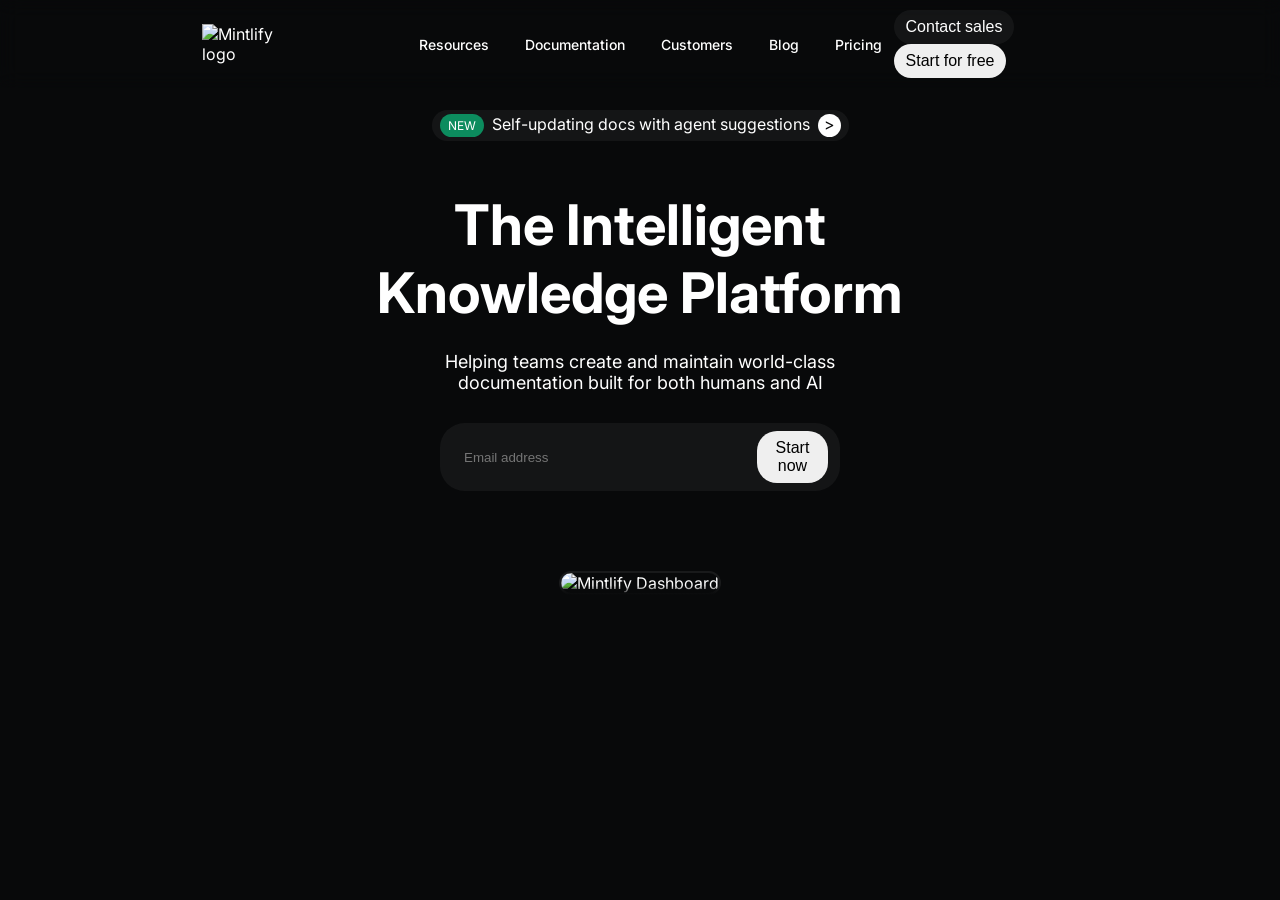
==== Assignment_4/index.html @ 60a391ee "UI: Complete Hero Section" ====
<!doctype html>
<html lang="en">
  <head>
    <meta charset="UTF-8" />
    <meta name="viewport" content="width=device-width, initial-scale=1.0" />
    <title>Mintlify Clone</title>

    <link rel="preconnect" href="https://fonts.googleapis.com" />
    <link rel="preconnect" href="https://fonts.gstatic.com" crossorigin />
    <link
      href="https://fonts.googleapis.com/css2?family=Inter:ital,opsz,wght@0,14..32,100..900;1,14..32,100..900&display=swap"
      rel="stylesheet"
    />

    <link rel="stylesheet" href="styles.css" />
  </head>

  <body>
    <header>
      <div class="container">
        <div class="logo">
          <img src="/assets/header/logo.svg" alt="Mintlify logo" />
        </div>

        <nav class="nav-links">
          <ul>
            <li>Resources</li>
            <li>Documentation</li>
            <li>Customers</li>
            <li>Blog</li>
            <li>Pricing</li>
          </ul>
        </nav>

        <div class="cta-section">
          <button class="cta-1">Contact sales</button>
          <button class="cta-2">Start for free</button>
        </div>
      </div>
    </header>

    <main>

      <section class="hero">

        <div class="container">

          <div class="new-feat">

            <div class="new">NEW</div>

            <p>Self-updating docs with agent suggestions</p>

            <div class="circle-arrow">
              >
            </div>

          </div>

          <h1>The Intelligent <br> Knowledge Platform</h1>

          <p class="description">Helping teams create and maintain world-class <br> documentation built for both humans and AI</p>

          <div class="ask-email">
            <input type="email" placeholder="Email address" size="34">
            <button>Start now</button>
          </div>

          <div class="mint-dashboard">
            <img src="/assets/section-1/hero-image-dark.svg" alt="Mintlify Dashboard">
          </div>

        </div>

      </section>
    </main>

    <footer></footer>
  </body>
</html>
---- Assignment_4/styles.css ----
:root {
  /* colors copied from original website */

  --color-background-main: lab(2.42579% -0.165291 -0.470081);
  --color-background-invert: lab(100% 0 0);
  --color-text-main: lab(100% 0 0);
  --color-text-invert: lab(2.42579% -0.165291 -0.470081);
  --color-text-soft: lab(100% 0 0 / 0.7);
  --color-text-sub: lab(100% 0 0 / 0.6);
  --color-border-sub: lab(100% 0 0 / 0.07);
  --color-background-soft: lab(100% 0 0 / 0.05);
  --color-border-surface: lab(100% 0 0 / 0.05);
  --color-muted: lab(100% 0 0 / 0.5);
  --color-border-soft: lab#ffffff26(100% 0 0 / 0.15);
  --color-brand: lab(79.9844% -59.6292 22.5096);
  --color-brand-light: lab(51.3415% -41.5657 15.3527);
  --color-border-solid: lab(100% 0 0);
  --color-muted-invert: lab(2.42579% -0.165291 -0.470081 / 0.5);
}

* {
  margin: 0;
  padding: 0;
  box-sizing: border-box;
}

body {
  font-family: Inter, sans-serif;
  background-color: var(--color-background-main);
  color: var(--color-text-main);
  height: 100vh;
  display: flex;
  flex-direction: column;
}

header {
  width: 100vw;
  position: fixed;
  top: 0px;
  z-index: 2;
  background-color: lab(100% 0 0 / 0.001);
  backdrop-filter: blur(10px);
}

.container {
  width: 70%;
  margin: 0 auto;
  padding: 10px;
  display: flex;
  justify-content: space-between;
  align-items: center;
}

header .logo img {
  width: 100px;
  height: 60px;
}

header .logo {
  margin-right: 120px;
}

header nav ul {
  list-style-type: none;
  display: flex;
  gap: 12px;
  font-size: 14px;
  font-weight: 500;
}

header nav ul li {
  padding: 8px 12px;
  border-radius: 20px;
  cursor: pointer;
}

header nav ul li:hover {
  background-color: var(--color-background-soft);
}

button {
  font-size: 16px;
  font-weight: 500;
  padding: 8px 12px;
  border-radius: 20px;
  border: none;
  cursor: pointer;
}

header .cta-1 {
  background-color: var(--color-background-soft);
  color: var(--color-text-main);
}

header .cta-2:hover {
  background-color: var(--color-muted);
}

main {
  display: flex;
  flex-direction: column;
  justify-content: center;
}

.hero {
  height: 100%;
  background-image: url(/assets/section-1/bg-dark.svg);
  background-repeat: no-repeat;
  background-size: cover;
}

.hero .container {
  flex-direction: column;
  justify-content: center;
  margin-top: 100px;
}

.hero .container .new-feat {
  display: flex;
  background-color: var(--color-background-soft);
  padding: 4px 8px;
  border-radius: 20px;
  gap: 8px;
  cursor: pointer;
}

.hero .container .new-feat .new {
  background-color: var(--color-brand-light);
  padding: 4px 8px;
  border-radius: 20px;
  font-size: 12px;
}

.hero .container .new-feat .circle-arrow {
  color: var(--color-text-invert);
  background-color: var(--color-background-invert);
  border-radius: 50%;
  padding: 0 6px;
}

.hero .container h1 {
  margin-top: 50px;
  text-align: center;
  font-size: 56px;
}

.hero .container .description {
  margin-top: 24px;
  text-align: center;
  font-size: 18px;
  color: var(--color-text-main);
}

.hero .container .ask-email {
  margin-top: 30px;
  background-color: var(--color-background-soft);
  font-size: 16px;
  font-weight: 500;
  padding: 8px 12px;
  border-radius: 25px;
  width: 400px;
  display: flex;
  justify-content: space-between;
}

.ask-email input {
  color: var(--color-text-soft);
  background: none;
  padding: 8px 12px;
  border: none;
  border-radius: 25px;
  outline: none;
}

.mint-dashboard {
  margin-top: 80px;
  position: relative;
}

.mint-dashboard img {
  border-radius: 25px;
  border: 2px solid var(--color-border-sub);
}

.mint-dashboard::before {
  content: "";
  position: absolute;
  inset: 0;

  
  background: linear-gradient(
    to bottom,
    rgba(0, 0, 0, 0) 60%,
    var(--color-background-main) 100%
  );

  pointer-events: none;
}
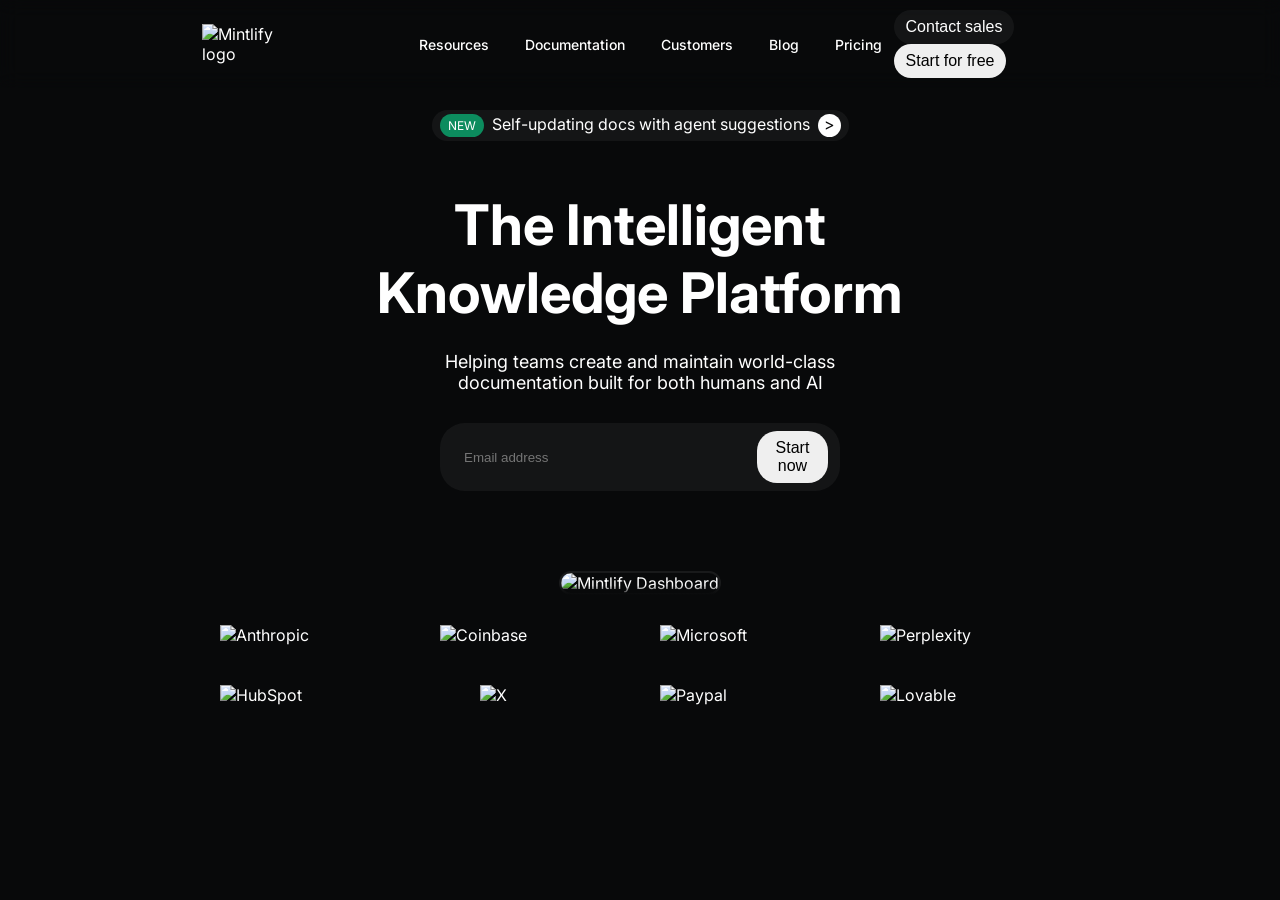
==== commit cdda59bd: "UI: Complete companies section" ====
--- a/Assignment_4/index.html
+++ b/Assignment_4/index.html
@@ -73,6 +73,19 @@
         </div>
 
       </section>
+
+      <section class="companies">
+        <div class="flex-container">
+          <div class="company"><img src="/assets/companies/anthropic-text.svg" alt="Anthropic"></div>
+          <div class="company"><img src="/assets/companies/coinbase.svg" alt="Coinbase" ></div>
+          <div class="company"><img src="/assets/companies/microsoft.svg" alt="Microsoft" ></div>
+          <div class="company"><img src="/assets/companies/perplexity.svg" alt="Perplexity" ></div>
+          <div class="company"><img src="/assets/companies/hubspot-logo.svg" alt="HubSpot" ></div>
+          <div class="company xlogo"><img src="/assets/companies/x.png" alt="X" ></div>
+          <div class="company"><img src="/assets/companies/paypal.svg" alt="Paypal" ></div>
+          <div class="company"><img src="/assets/companies/lovable.svg" alt="Lovable" ></div>
+        </div>
+      </section>
     </main>
 
     <footer></footer>
--- a/Assignment_4/styles.css
+++ b/Assignment_4/styles.css
@@ -197,7 +197,46 @@
   pointer-events: none;
 }
 
-
-
-
-
+.companies {
+  background-color: var(--color-background-main);
+}
+
+.flex-container {
+   width: 70%;
+  margin: 0 auto;
+  padding: 10px;
+  display: flex;
+  justify-content:  center;
+  align-items: center;
+  gap: 20px;
+  flex-wrap: wrap;
+}
+
+.flex-container .company {
+  width: 200px;
+  padding: 10px;
+}
+
+.flex-container .company img {
+  width: 120px;
+  height: 120px;
+}
+
+
+
+.flex-container .xlogo img {
+  height: 50px;
+  width: 50px;
+  position: relative;
+  left: 40px;
+}
+
+
+
+
+
+
+
+
+
+
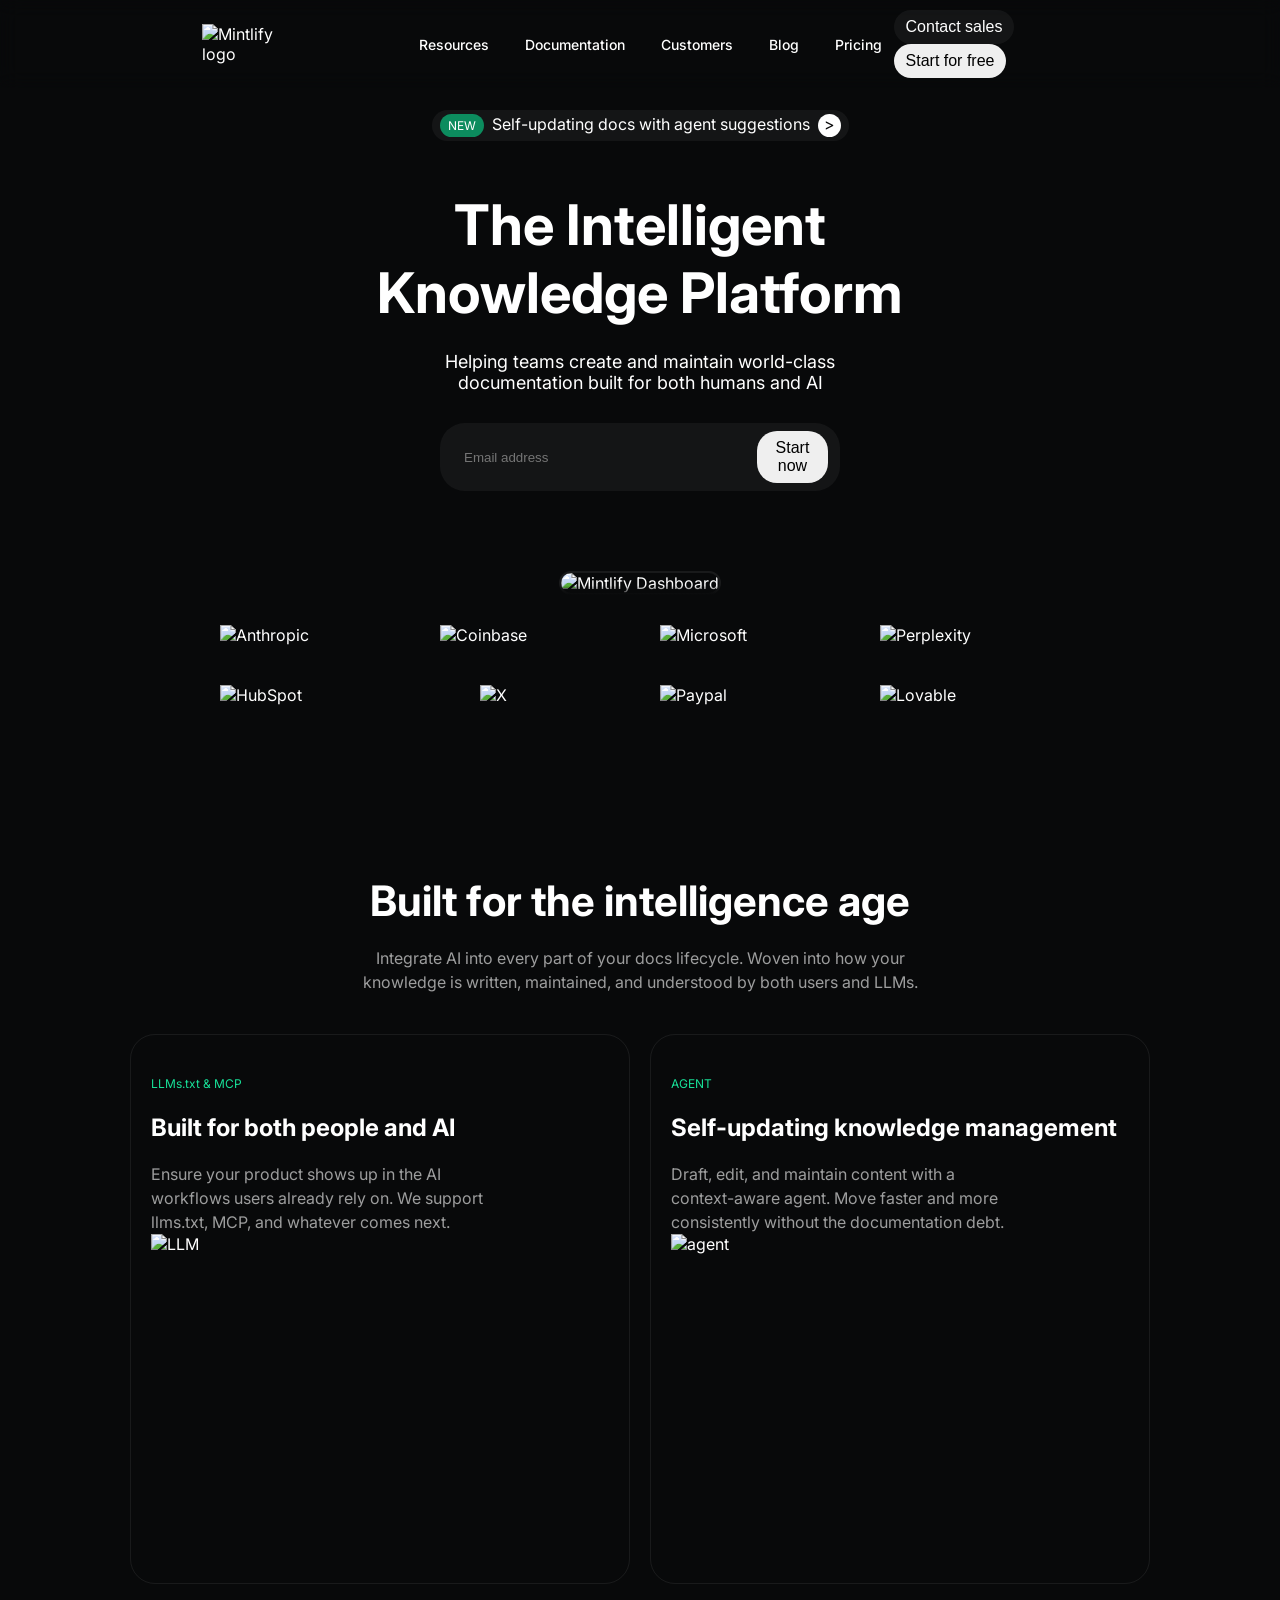
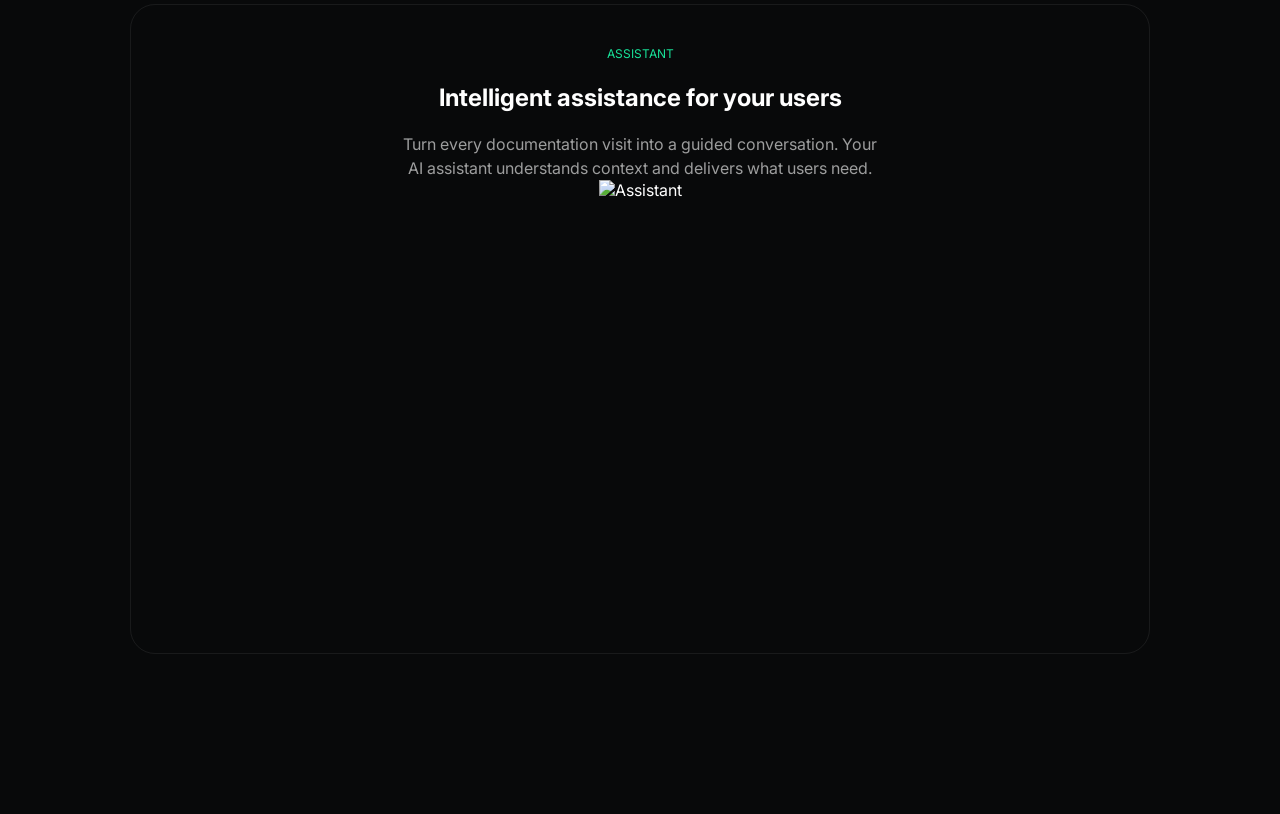
==== commit 961f5a05: "UI: Complete Features section" ====
--- a/Assignment_4/index.html
+++ b/Assignment_4/index.html
@@ -86,6 +86,39 @@
           <div class="company"><img src="/assets/companies/lovable.svg" alt="Lovable" ></div>
         </div>
       </section>
+
+      <section class="features">
+                <div class="container">
+                  <h2>Built for the intelligence age</h2>
+                <p>Integrate AI into every part of your docs lifecycle. Woven into how your <br> knowledge is written, maintained, and understood by both users and LLMs.</p>
+                <div class="two-features">
+
+                  <div class="card">
+                     <p class="card-title">LLMs.txt & MCP</p>
+                     <h3 class="card-heading">Built for both people and AI</h3>
+                     <p class="card-description">Ensure your product shows up in the AI<br> workflows users already rely on. We support <br> llms.txt, MCP, and whatever comes next.</p>
+                     <img src="/assets/features/llm.png" alt="LLM">
+                  </div>
+
+                  <div class="card">
+                     <p class="card-title">AGENT</p>
+                     <h3 class="card-heading">Self-updating knowledge management</h3>
+                     <p class="card-description">Draft, edit, and maintain content with a <br> context-aware agent. Move faster and more <br>consistently without the documentation debt.</p>
+                     <img src="/assets/features/agent.png" alt="agent">
+                  </div>
+
+                </div>
+
+                <div class="assistant">
+                     <p class="card-title">ASSISTANT</p>
+                     <h3 class="card-heading">Intelligent assistance for your users</h3>
+                     <p class="card-description">Turn every documentation visit into a guided conversation. Your <br> AI assistant understands context and delivers what users need.</p>
+                     <img src="/assets/features/assistant.png" alt="Assistant">
+                </div>
+
+                </div>
+      </section>
+
     </main>
 
     <footer></footer>
--- a/Assignment_4/styles.css
+++ b/Assignment_4/styles.css
@@ -231,12 +231,78 @@
   left: 40px;
 }
 
-
-
-
-
-
-
-
-
-
+.features {
+  margin-top: 140px;
+  text-align: center;
+}
+
+.features h2 {
+  font-size: 42px;
+}
+
+.features p {
+  margin-top: 20px;
+  line-height: 1.5;
+  color: var(--color-text-sub);
+}
+
+.features .container {
+  flex-direction: column;
+}
+
+.container .two-features {
+  margin-top: 40px;
+  display: flex;
+  justify-content: space-between;
+  gap: 20px;
+
+}
+
+.two-features .card {
+  padding: 20px;
+  width: 500px;
+  height: 550px;
+  border: 1px solid var(--color-border-sub);
+  border-radius: 25px;
+  text-align: left;
+}
+
+.assistant {
+  margin-top: 20px;
+  padding: 20px;
+  text-align: center;
+  width: 1020px;
+  height: 650px;
+  border: 1px solid var(--color-border-sub);
+  border-radius: 25px;
+  margin-bottom: 150px;
+}
+
+.card .card-title , .assistant .card-title {
+  color: var(--color-brand);
+  font-size: 12px;
+}
+
+.card .card-heading, .assistant .card-heading {
+  margin-top: 20px;
+  font-size: 24px;
+}
+
+.card img , .assistant img {
+  max-width: 100%;
+  max-height: 100%;
+  width: auto;
+  height: auto;
+}
+
+
+
+
+
+
+
+
+
+
+
+
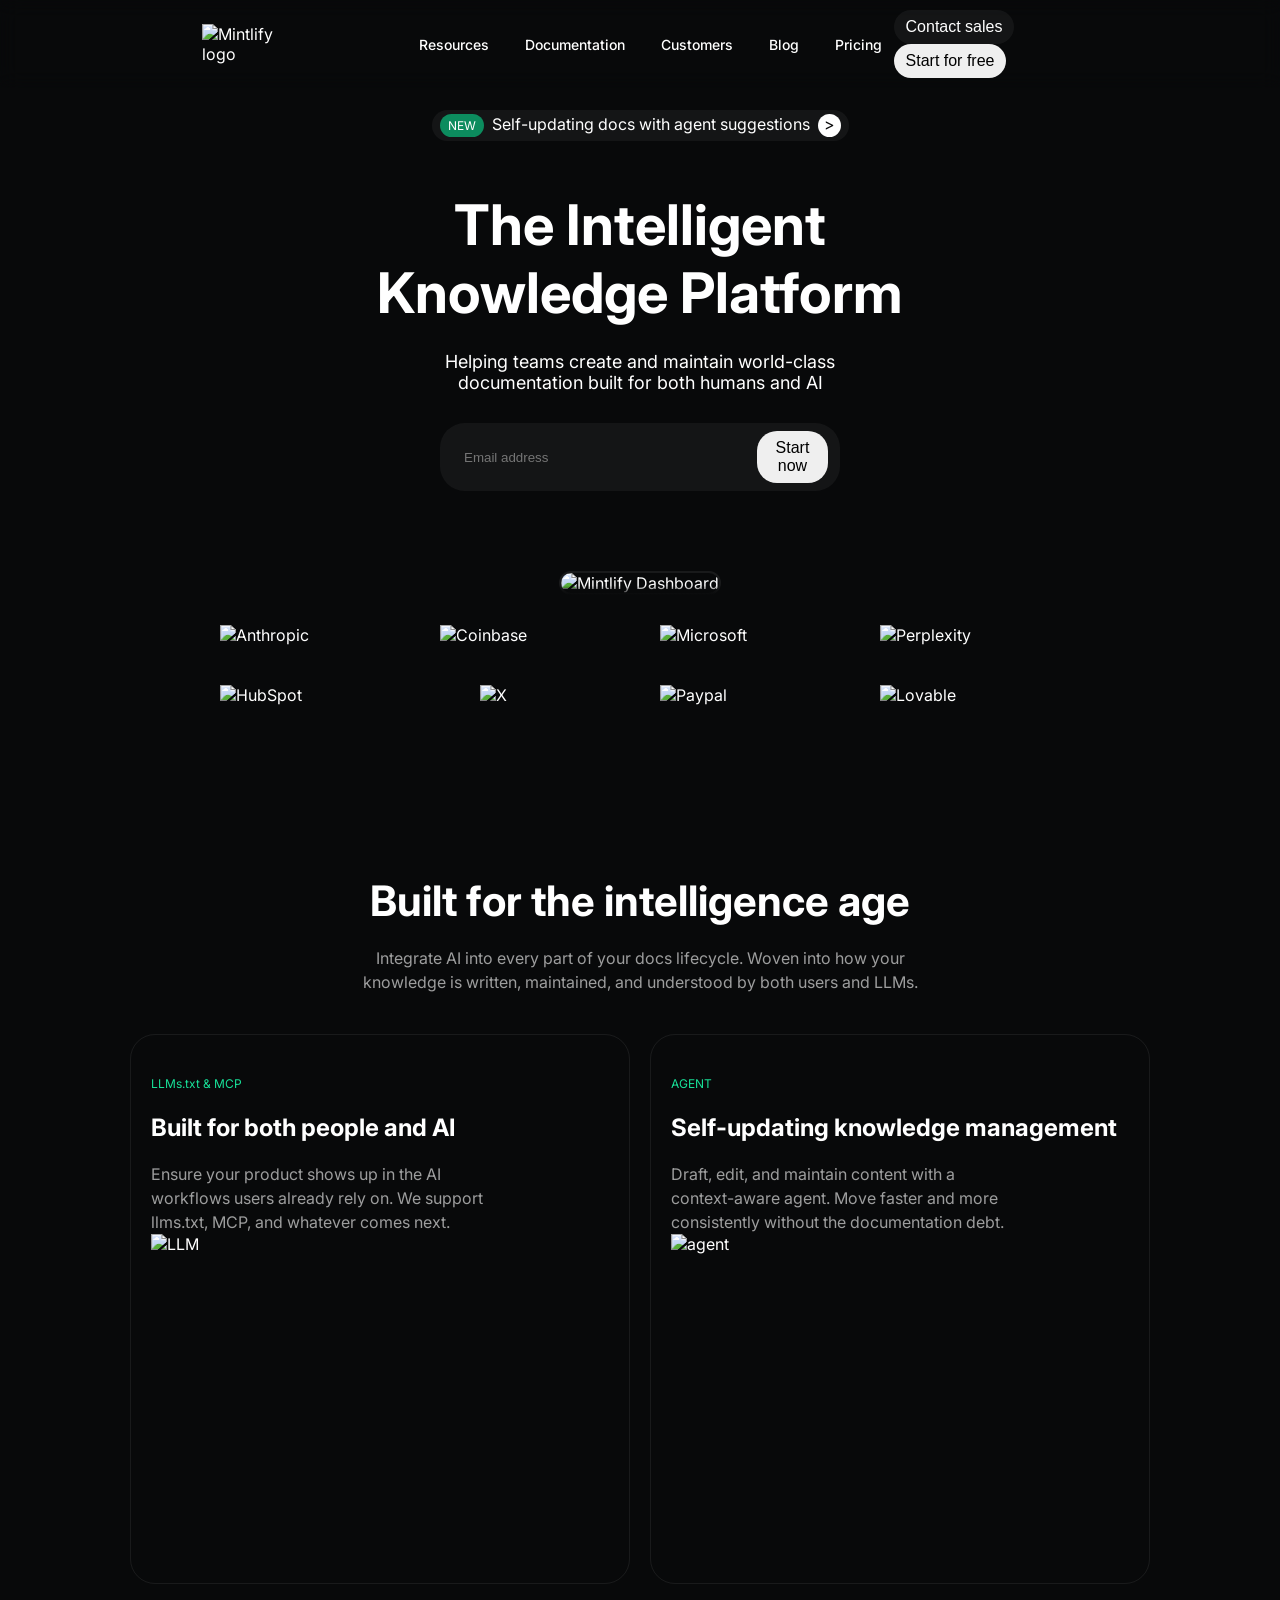
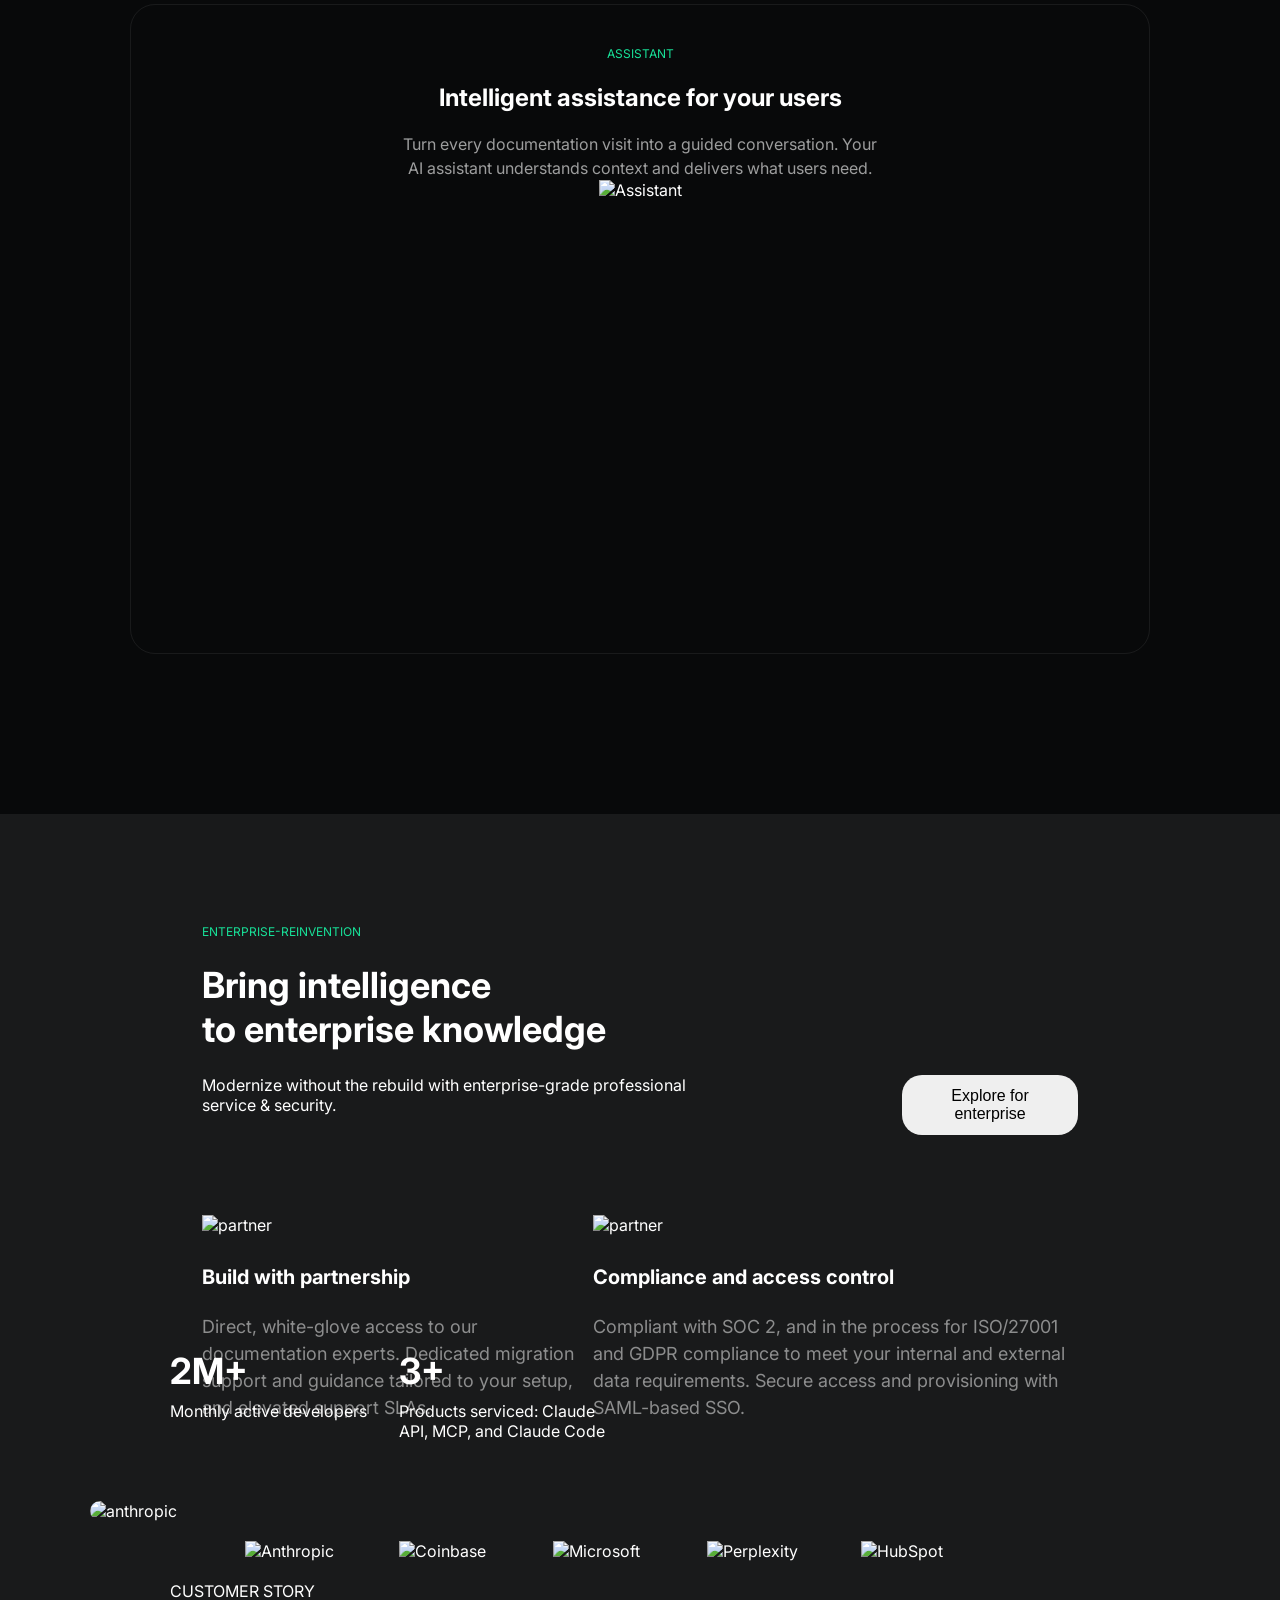
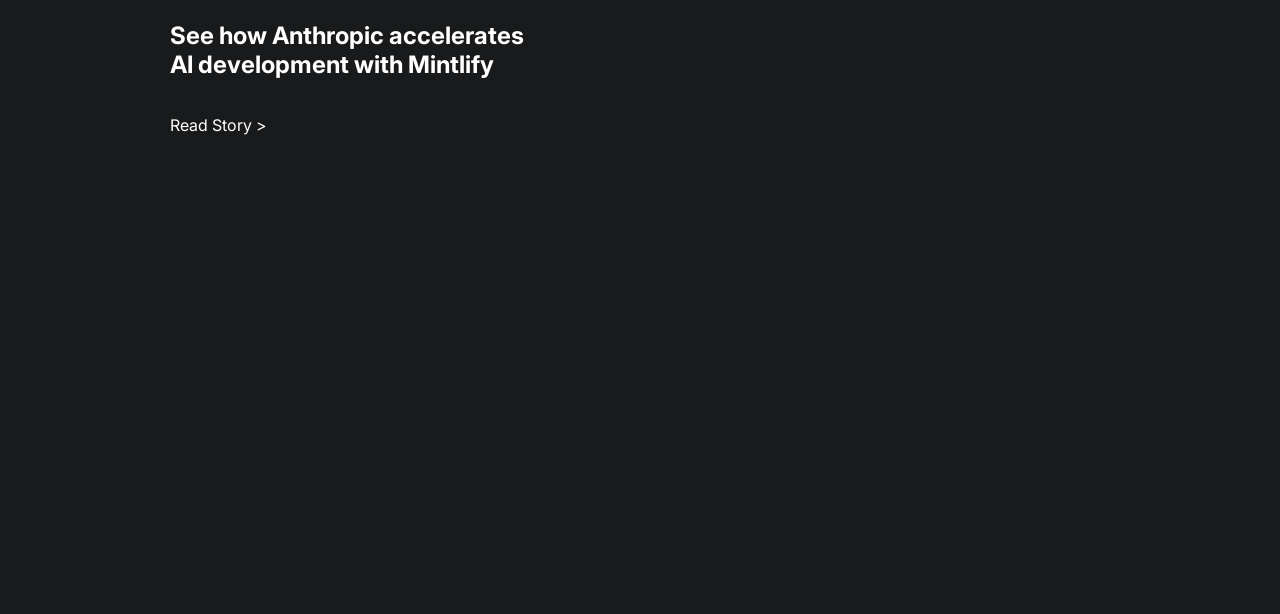
==== commit aaadbacb: "UI: Complete customer-story-logos section" ====
--- a/Assignment_4/index.html
+++ b/Assignment_4/index.html
@@ -13,6 +13,7 @@
     />
 
     <link rel="stylesheet" href="styles.css" />
+    <link rel="shortcut icon" href="/assets/favicon.ico" type="image/x-icon">
   </head>
 
   <body>
@@ -119,6 +120,86 @@
                 </div>
       </section>
 
+      <section class="enterprise">
+
+        <div class="container">
+
+          <div class="enterprise-features">
+
+            <p class="card-title">ENTERPRISE-REINVENTION</p>
+            <h2 class="card-heading">Bring intelligence<br> to enterprise knowledge</h2>
+
+             <div class="two-flex">
+              <p class="muted-text">Modernize without the rebuild with enterprise-grade professional service & security.</p>
+              <button>Explore for enterprise</button>
+             </div>
+
+          </div>
+
+          <div class="partner-compliance">
+                
+            <div class="invisible-card">
+              <img src="/assets/enterprise/partner.svg" alt="partner" class="card-icon">
+                <h3 class="card-heading">Build with partnership</h3>
+                     <p class="card-description">Direct, white-glove access to our documentation experts. Dedicated migration support and guidance tailored to your setup, and elevated support SLAs.</p> 
+            </div>
+
+
+             <div class="invisible-card">
+              <img src="/assets/enterprise/lock.svg" alt="partner" class="card-icon">
+                <h3 class="card-heading">Compliance and access control</h3>
+                     <p class="card-description">Compliant with SOC 2, and in the process for ISO/27001 and GDPR compliance to meet your internal and external data requirements. Secure access and provisioning with SAML-based SSO.</p>
+                     
+            </div>
+            
+
+          </div>
+
+          <div class="customer-story-logos">
+
+          <div class="anthropic">
+            <img src="/assets/enterprise/anthropic.svg" alt="anthropic">
+
+          <div class="anthropic-data">
+            <p class="card-title">CUSTOMER STORY</p>
+            <h3 class="card-heading">See how Anthropic accelerates <br> AI development with Mintlify</h3>
+            <p class="cta-msg">Read Story  <span class="arrow">></span></p>
+          </div>
+
+          <div class="stats">
+
+             <div class="stats-card">
+              <h3 class="number">2M+</h3>
+               <p class="meaning">Monthly active developers</p>
+             </div>
+
+             <div class="stats-card">
+              <h3 class="number">3+</h3>
+               <p class="meaning">Products serviced: Claude <br> API, MCP, and Claude Code</p>
+             </div>
+
+          </div>
+          </div>
+
+          <div class="flex-container">
+                <div class="company"><img src="/assets/companies/anthropic-text.svg" alt="Anthropic"></div>
+                <div class="company"><img src="/assets/companies/coinbase.svg" alt="Coinbase" ></div>
+                <div class="company"><img src="/assets/companies/microsoft.svg" alt="Microsoft" ></div>
+                <div class="company"><img src="/assets/companies/paypal.svg" alt="Perplexity" ></div>
+                <div class="company"><img src="/assets/companies/hubspot-logo.svg" alt="HubSpot" ></div>
+          </div>
+
+          </div>
+        </div>
+
+
+        </div>
+
+
+      </section>
+
+      
+
     </main>
 
     <footer></footer>
--- a/Assignment_4/styles.css
+++ b/Assignment_4/styles.css
@@ -103,7 +103,6 @@
 }
 
 .hero {
-  height: 100%;
   background-image: url(/assets/section-1/bg-dark.svg);
   background-repeat: no-repeat;
   background-size: cover;
@@ -278,7 +277,7 @@
   margin-bottom: 150px;
 }
 
-.card .card-title , .assistant .card-title {
+.card .card-title , .assistant .card-title, .enterprise-features .card-title {
   color: var(--color-brand);
   font-size: 12px;
 }
@@ -295,14 +294,123 @@
   height: auto;
 }
 
-
-
-
-
-
-
-
-
-
-
-
+.enterprise {
+  background-color: var(--color-border-sub);
+  height: 1400px;
+}
+
+.enterprise .container {
+  display: flex;
+  flex-direction: column;
+}
+
+.enterprise-features {
+  margin-top:  100px;
+  display: flex;
+  flex-direction: column;
+  gap: 24px
+}
+
+.enterprise .two-flex {
+  display: flex;
+  gap: 180px;
+}
+
+.two-flex button {
+  padding: 12px 24px;
+}
+
+.enterprise-features .card-heading {
+  font-size: 36px;
+}
+
+.partner-compliance {
+   display: flex; 
+   margin-top: 80px;
+}
+
+.invisible-card .card-icon {
+  height: 40px;
+  margin-bottom: 30px;
+}
+
+.invisible-card .card-heading{
+  margin-bottom: 24px;
+  font-size: 20px;
+}
+
+.invisible-card .card-description {
+  color: var(--color-muted);
+  margin-bottom: 80px;
+  line-height: 1.5;
+  font-size: 18px;
+}
+
+
+
+.anthropic {
+  position: relative;
+}
+
+.anthropic img {
+  
+  border-radius: 20px;
+
+}
+
+.anthropic-data {
+  position: absolute;
+  top: 80px;
+  left: 80px;
+}
+
+.anthropic-data .card-heading {
+  font-size: 24px;
+  margin-top: 20px;
+}
+
+.anthropic-data .cta-msg {
+  margin-top: 36px;
+}
+
+.stats {
+  position: absolute;
+  bottom: 80px;
+  left: 80px;
+  display: flex;
+  gap: 32px;
+}
+
+.stats-card .number {
+  font-size: 36px;
+  margin-bottom: 8px;
+}
+
+.customer-story-logos .flex-container {
+  flex-wrap: nowrap;
+  position: relative;
+  left: -30px;
+}
+
+.customers {
+  text-align: center;
+}
+
+
+
+
+
+
+
+
+
+
+
+
+
+
+
+
+
+
+
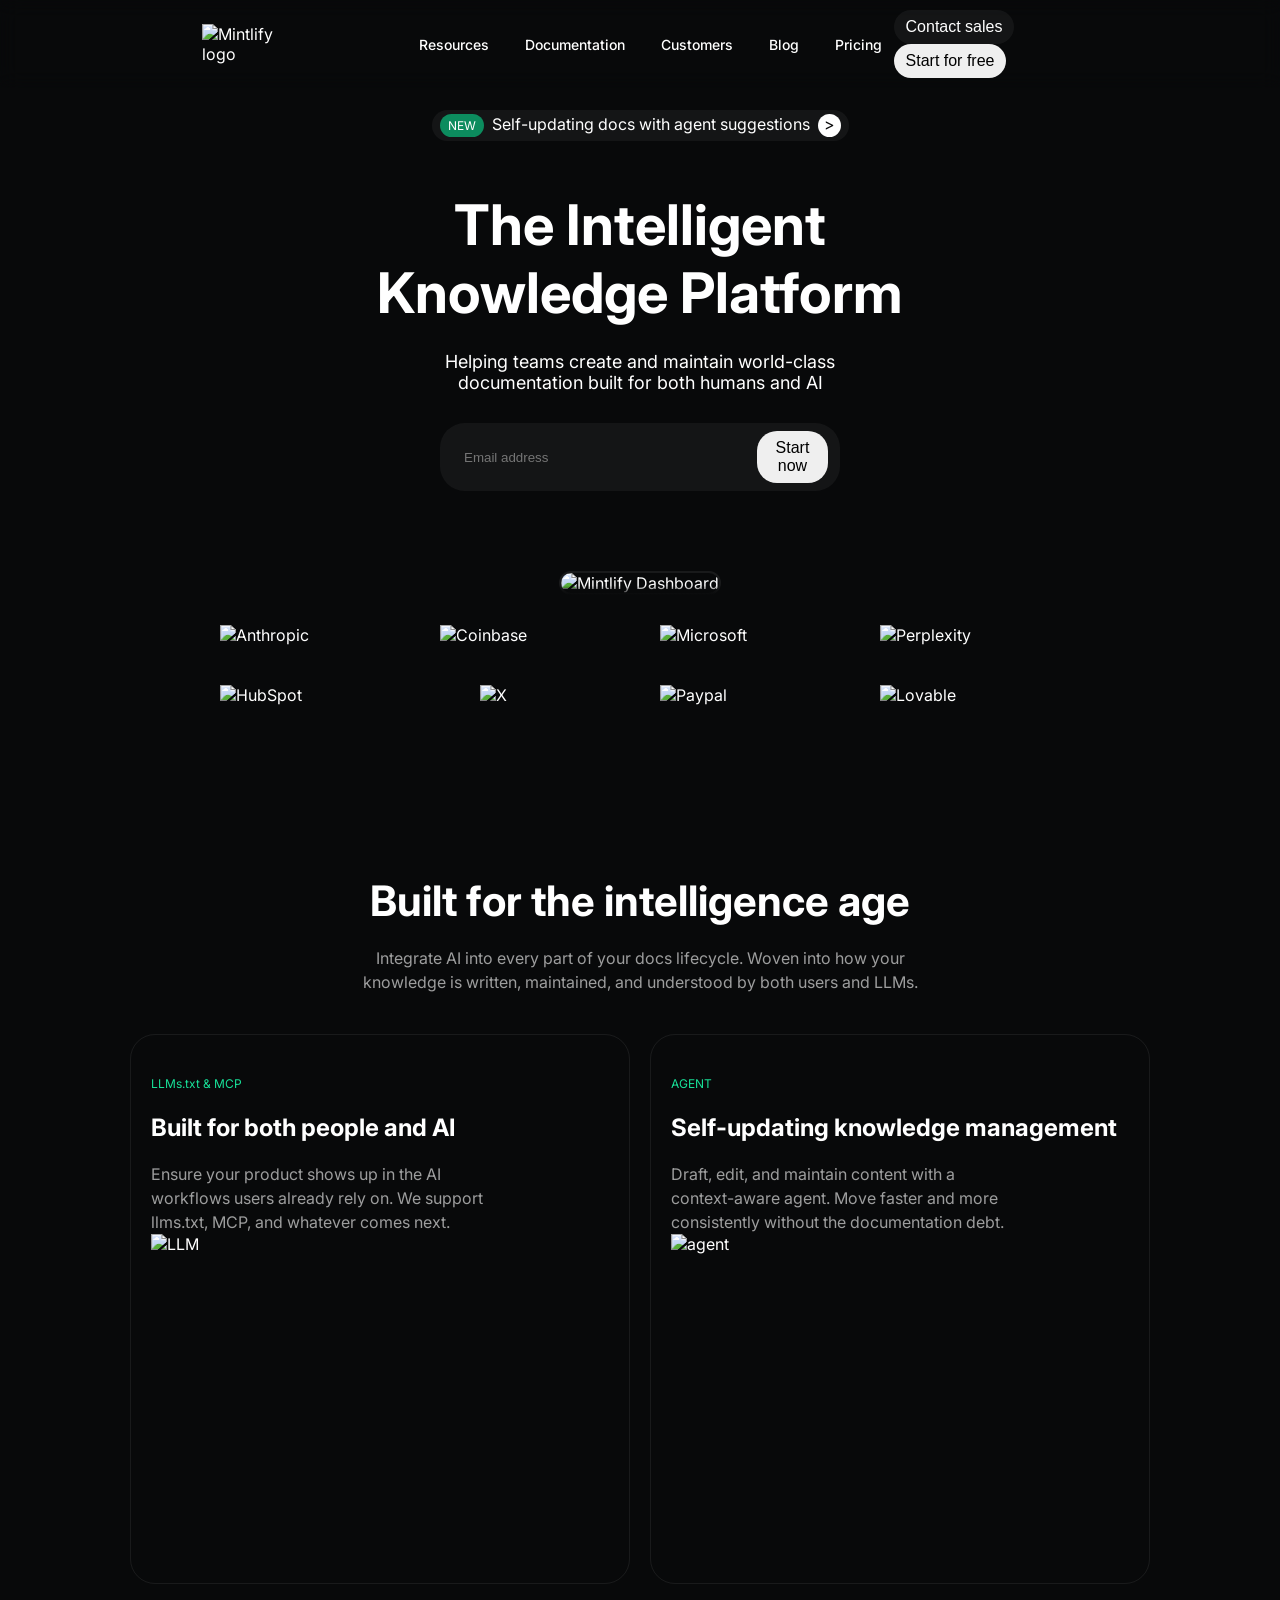
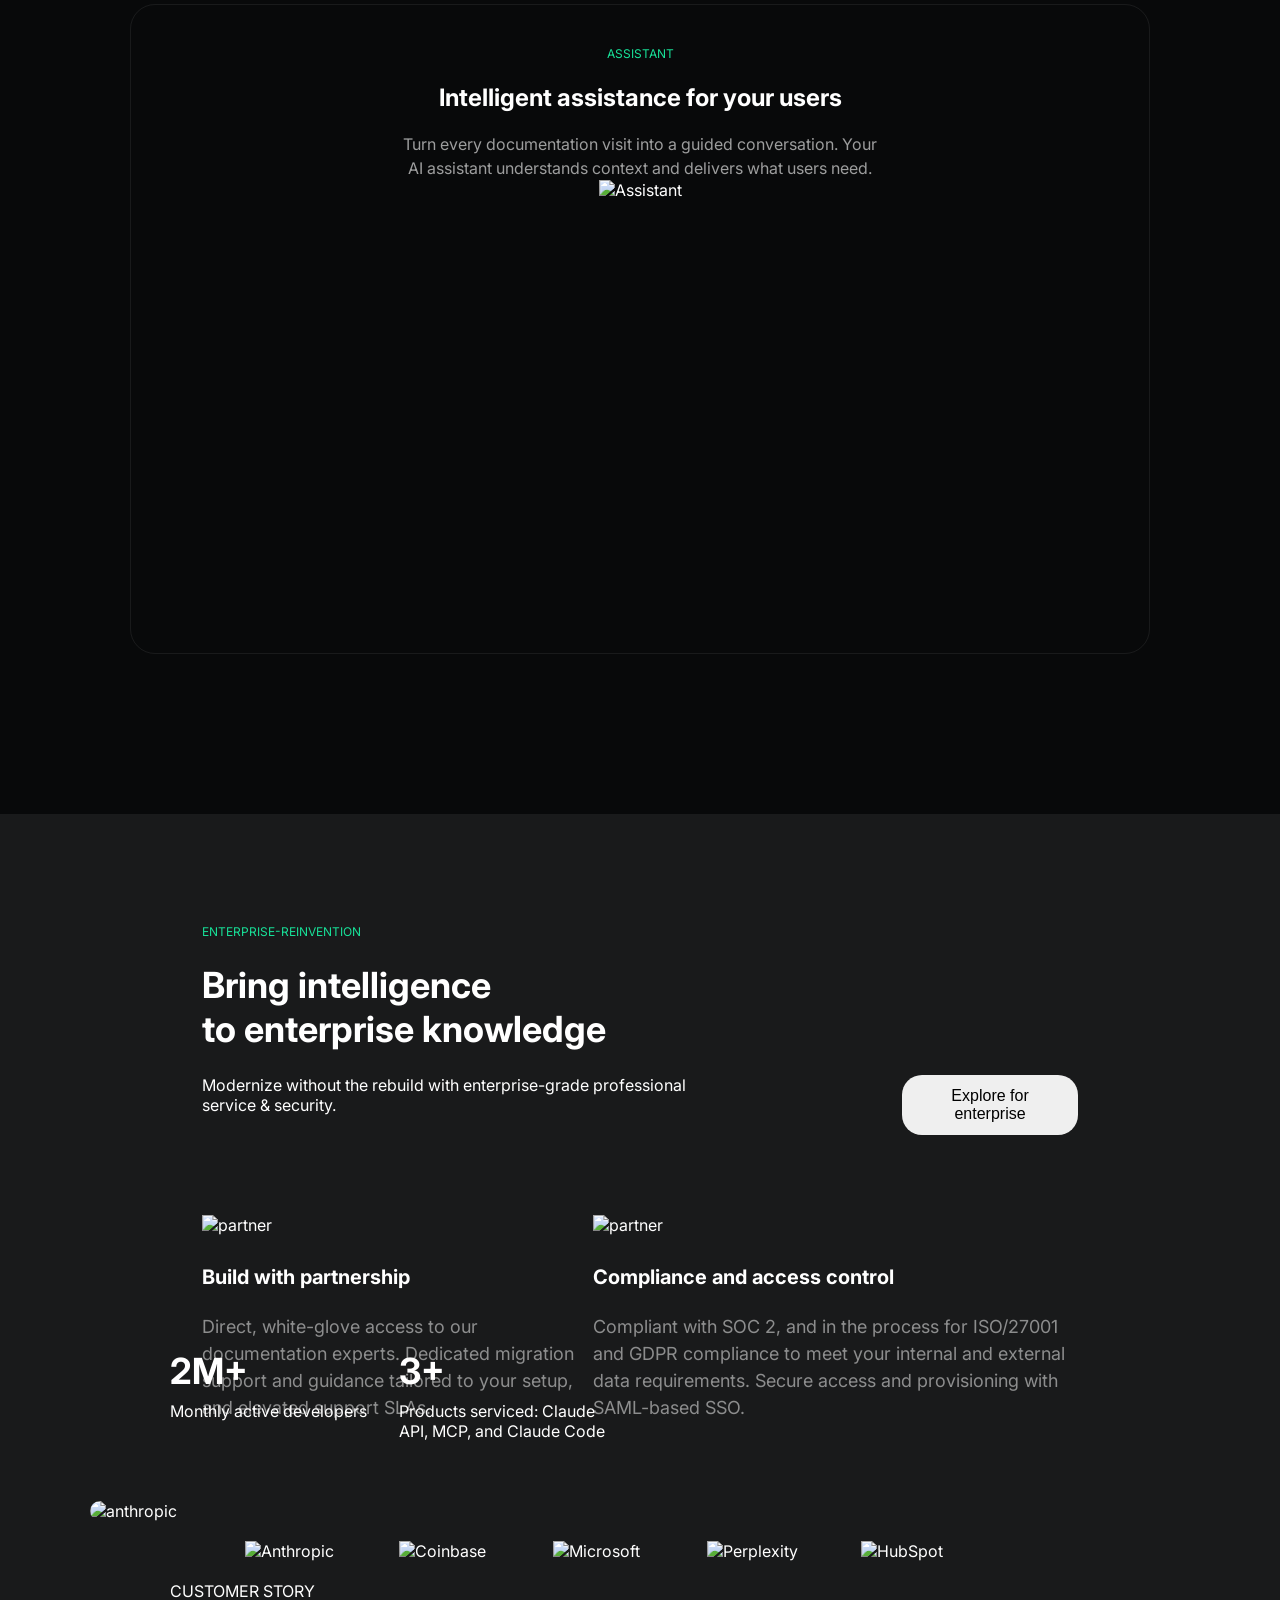
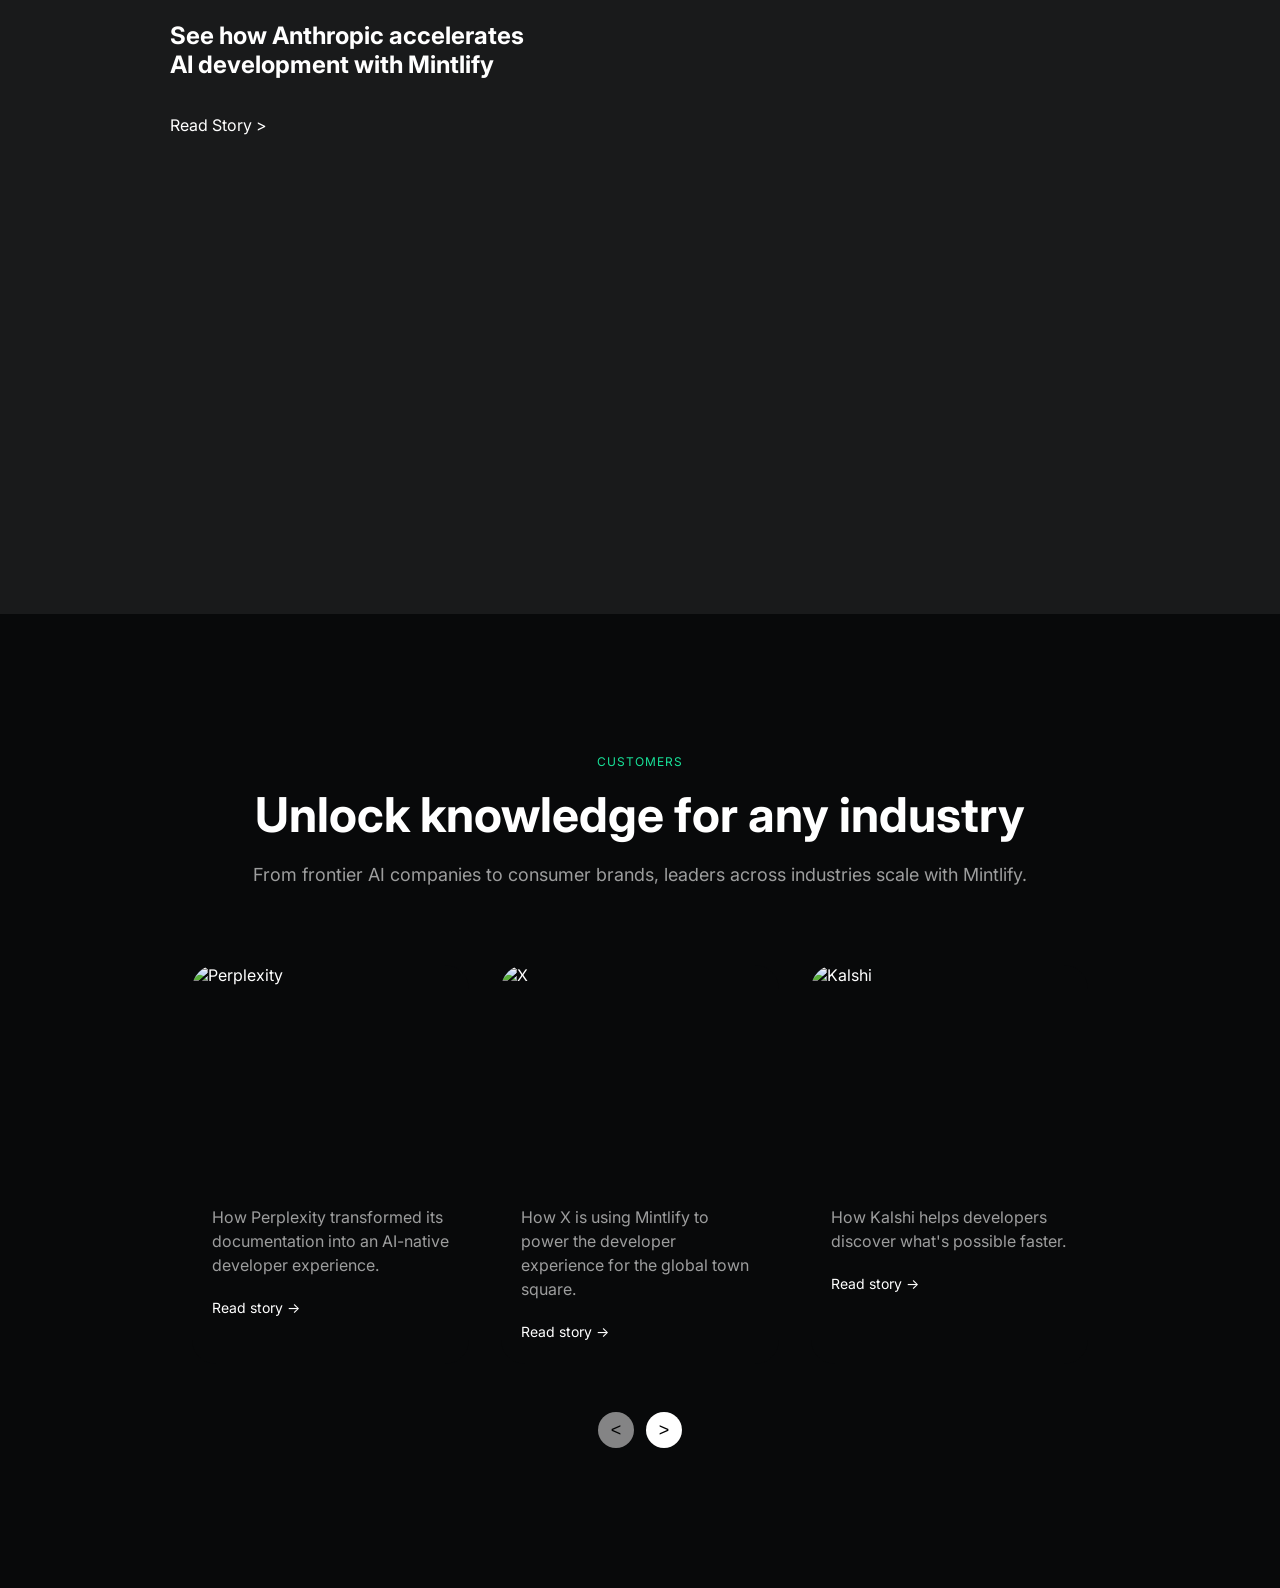
==== commit c4fa9436: "UI: Complete customer-showcase section" ====
--- a/Assignment_4/index.html
+++ b/Assignment_4/index.html
@@ -198,6 +198,53 @@
 
       </section>
 
+     <section class="customers-showcase">
+  <div class="customers-container">
+
+    <p class="customers-tag">CUSTOMERS</p>
+    <h2 class="customers-heading">Unlock knowledge for any industry</h2>
+    <p class="customers-subtext">
+      From frontier AI companies to consumer brands, leaders across industries
+      scale with Mintlify.
+    </p>
+
+   
+    <div class="customers-cards">
+      <div class="customer-card">
+        <img src="/assets/customers/perplexity.webp" alt="Perplexity">
+        <p class="card-desc">
+          How Perplexity transformed its documentation into an AI-native developer experience.
+        </p>
+        <span class="read-story">Read story →</span>
+      </div>
+
+      <div class="customer-card">
+        <img src="/assets/customers/x.webp" alt="X">
+        <p class="card-desc">
+          How X is using Mintlify to power the developer experience for the global town square.
+        </p>
+        <span class="read-story">Read story →</span>
+      </div>
+
+      <div class="customer-card">
+        <img src="/assets/customers/kalshi.webp" alt="Kalshi">
+        <p class="card-desc">
+          How Kalshi helps developers discover what's possible faster.
+        </p>
+        <span class="read-story">Read story →</span>
+      </div>
+    </div>
+
+    
+    <div class="customers-nav">
+      <button class="nav-btn"><</button>
+      <button class="nav-btn active">></button>
+    </div>
+
+  </div>
+</section>
+ 
+
       
 
     </main>
--- a/Assignment_4/styles.css
+++ b/Assignment_4/styles.css
@@ -392,25 +392,89 @@
   left: -30px;
 }
 
-.customers {
+.customers-showcase {
+  background: var(--color-background-main);
+  padding: 140px 0;
+}
+
+.customers-container {
+  width: 70%;
+  margin: 0 auto;
   text-align: center;
 }
 
-
-
-
-
-
-
-
-
-
-
-
-
-
-
-
-
-
-
+.customers-tag {
+  color: var(--color-brand);
+  font-size: 12px;
+  letter-spacing: 1px;
+  margin-bottom: 16px;
+}
+
+.customers-heading {
+  font-size: 48px;
+  margin-bottom: 20px;
+}
+
+.customers-subtext {
+  color: var(--color-text-sub);
+  font-size: 18px;
+  margin-bottom: 80px;
+}
+
+
+.customers-cards {
+  display: flex;
+  gap: 32px;
+  justify-content: center;
+}
+
+.customer-card {
+  width: 380px;
+  background: var(--color-background-main);
+  border-radius: 24px;
+  text-align: left;
+}
+
+.customer-card img {
+  width: 100%;
+  height: 220px;
+  object-fit: cover;
+  border-radius: 24px;
+  display: block;
+}
+
+.card-desc {
+  padding: 20px;
+  color: var(--color-text-sub);
+  line-height: 1.5;
+}
+
+.read-story {
+  padding: 0 20px 24px;
+  display: inline-block;
+  font-size: 14px;
+}
+
+
+.customers-nav {
+  margin-top: 48px;
+  display: flex;
+  justify-content: center;
+  gap: 12px;
+}
+
+.nav-btn {
+  width: 36px;
+  height: 36px;
+  border-radius: 50%;
+  background: white;
+  color: black;
+  border: none;
+  font-size: 18px;
+  cursor: pointer;
+  opacity: 0.5;
+}
+
+.nav-btn.active {
+  opacity: 1;
+}
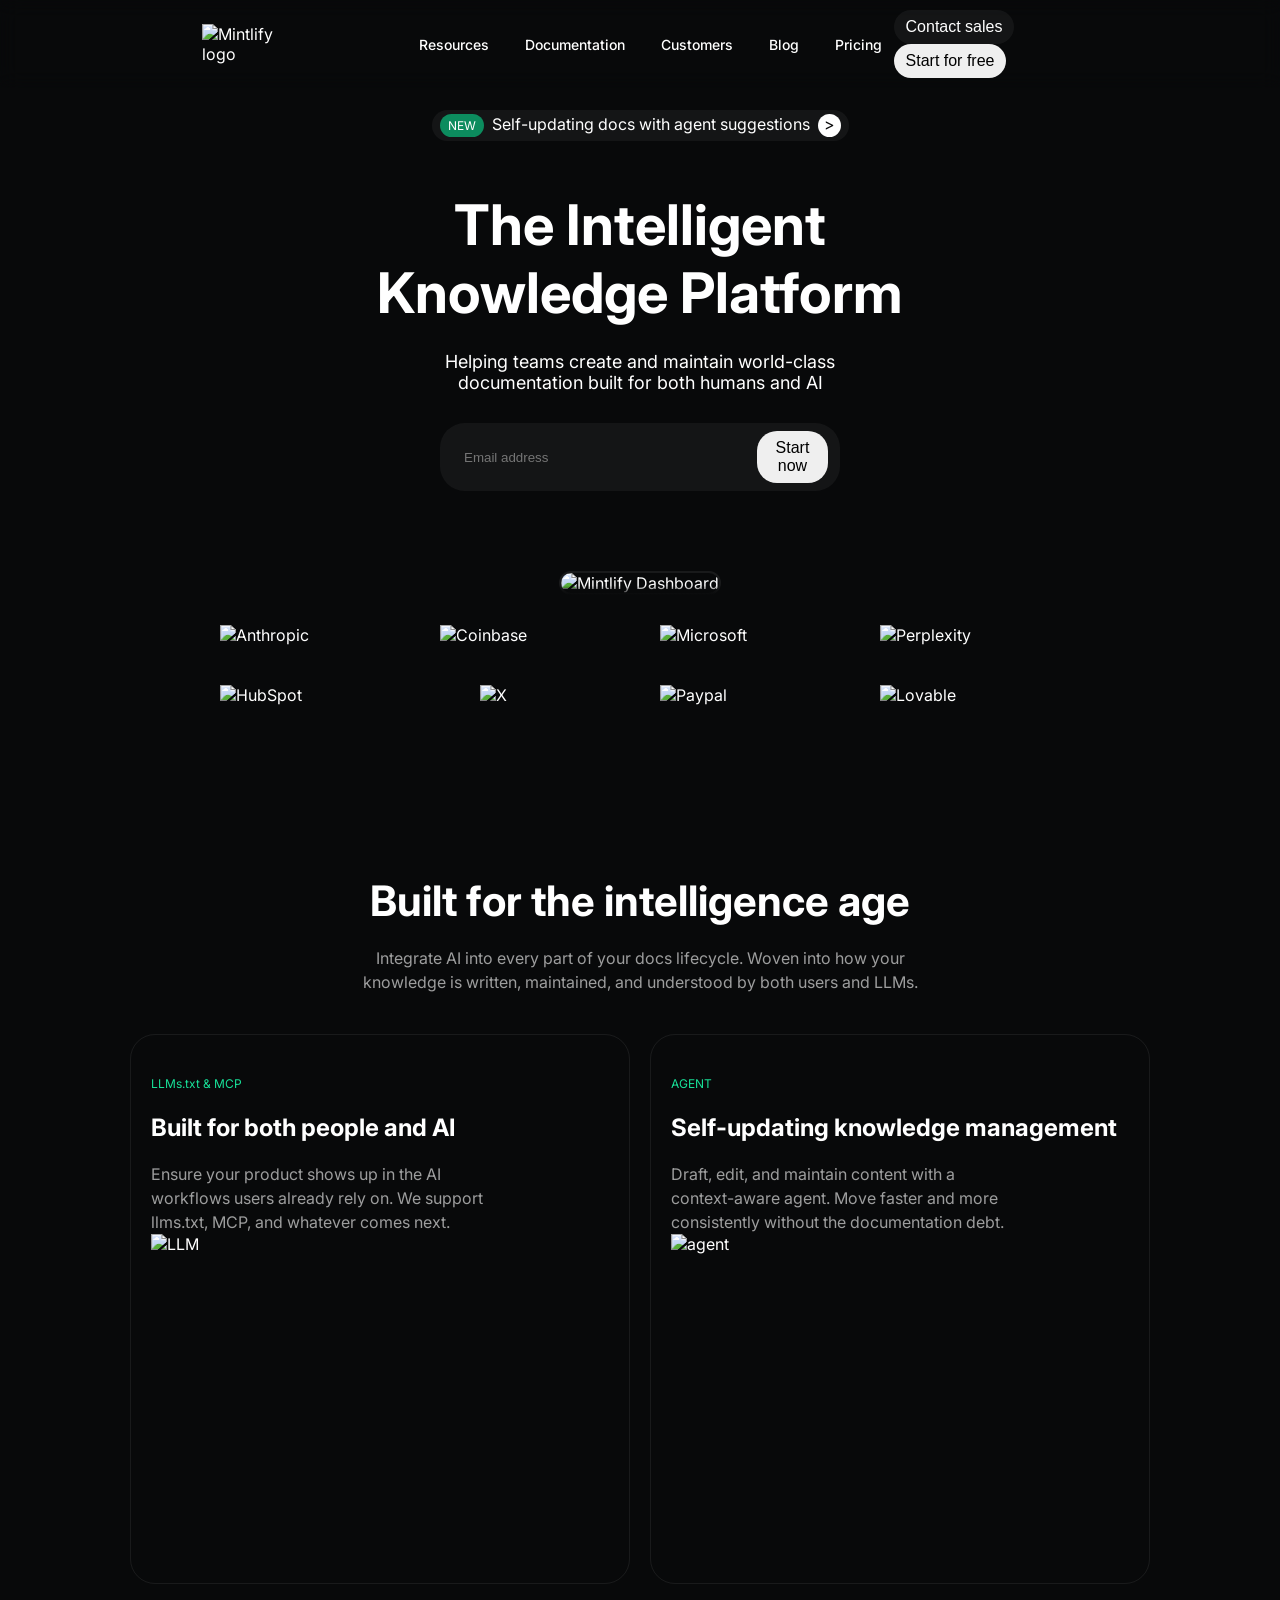
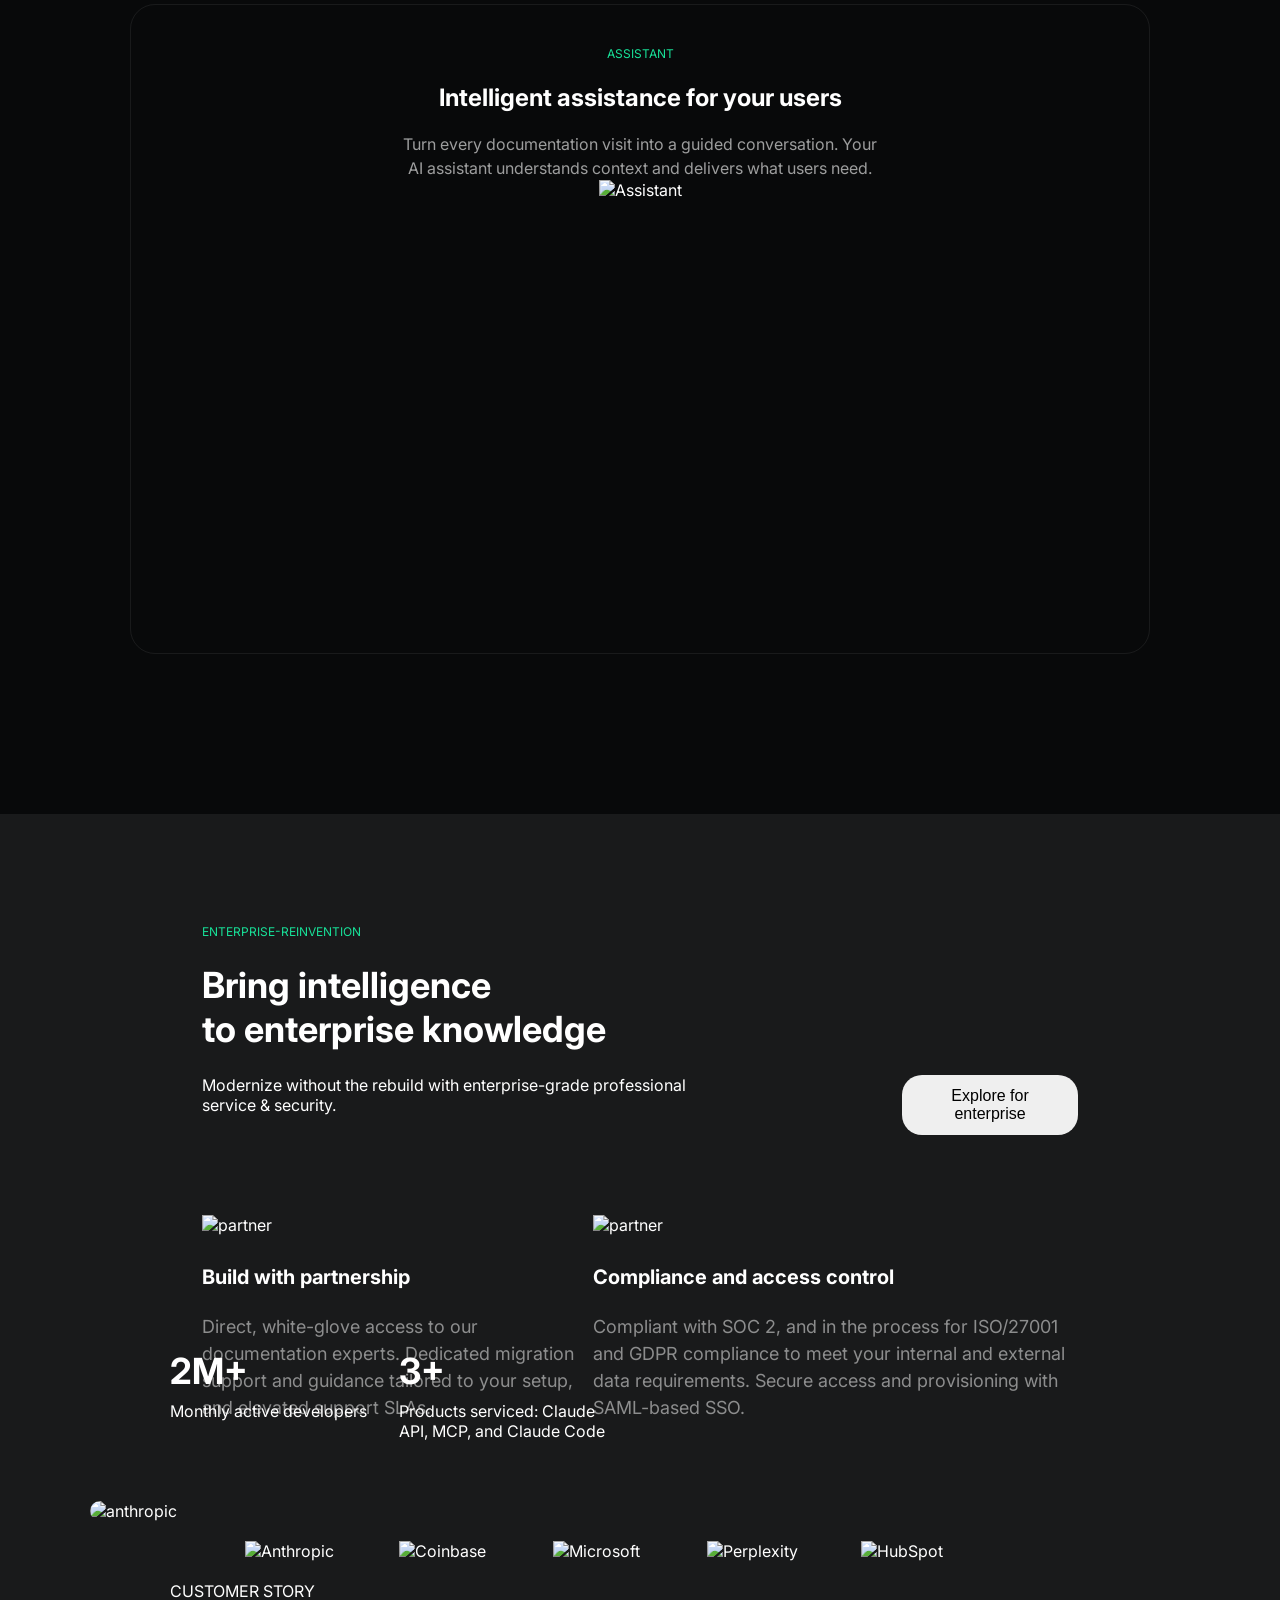
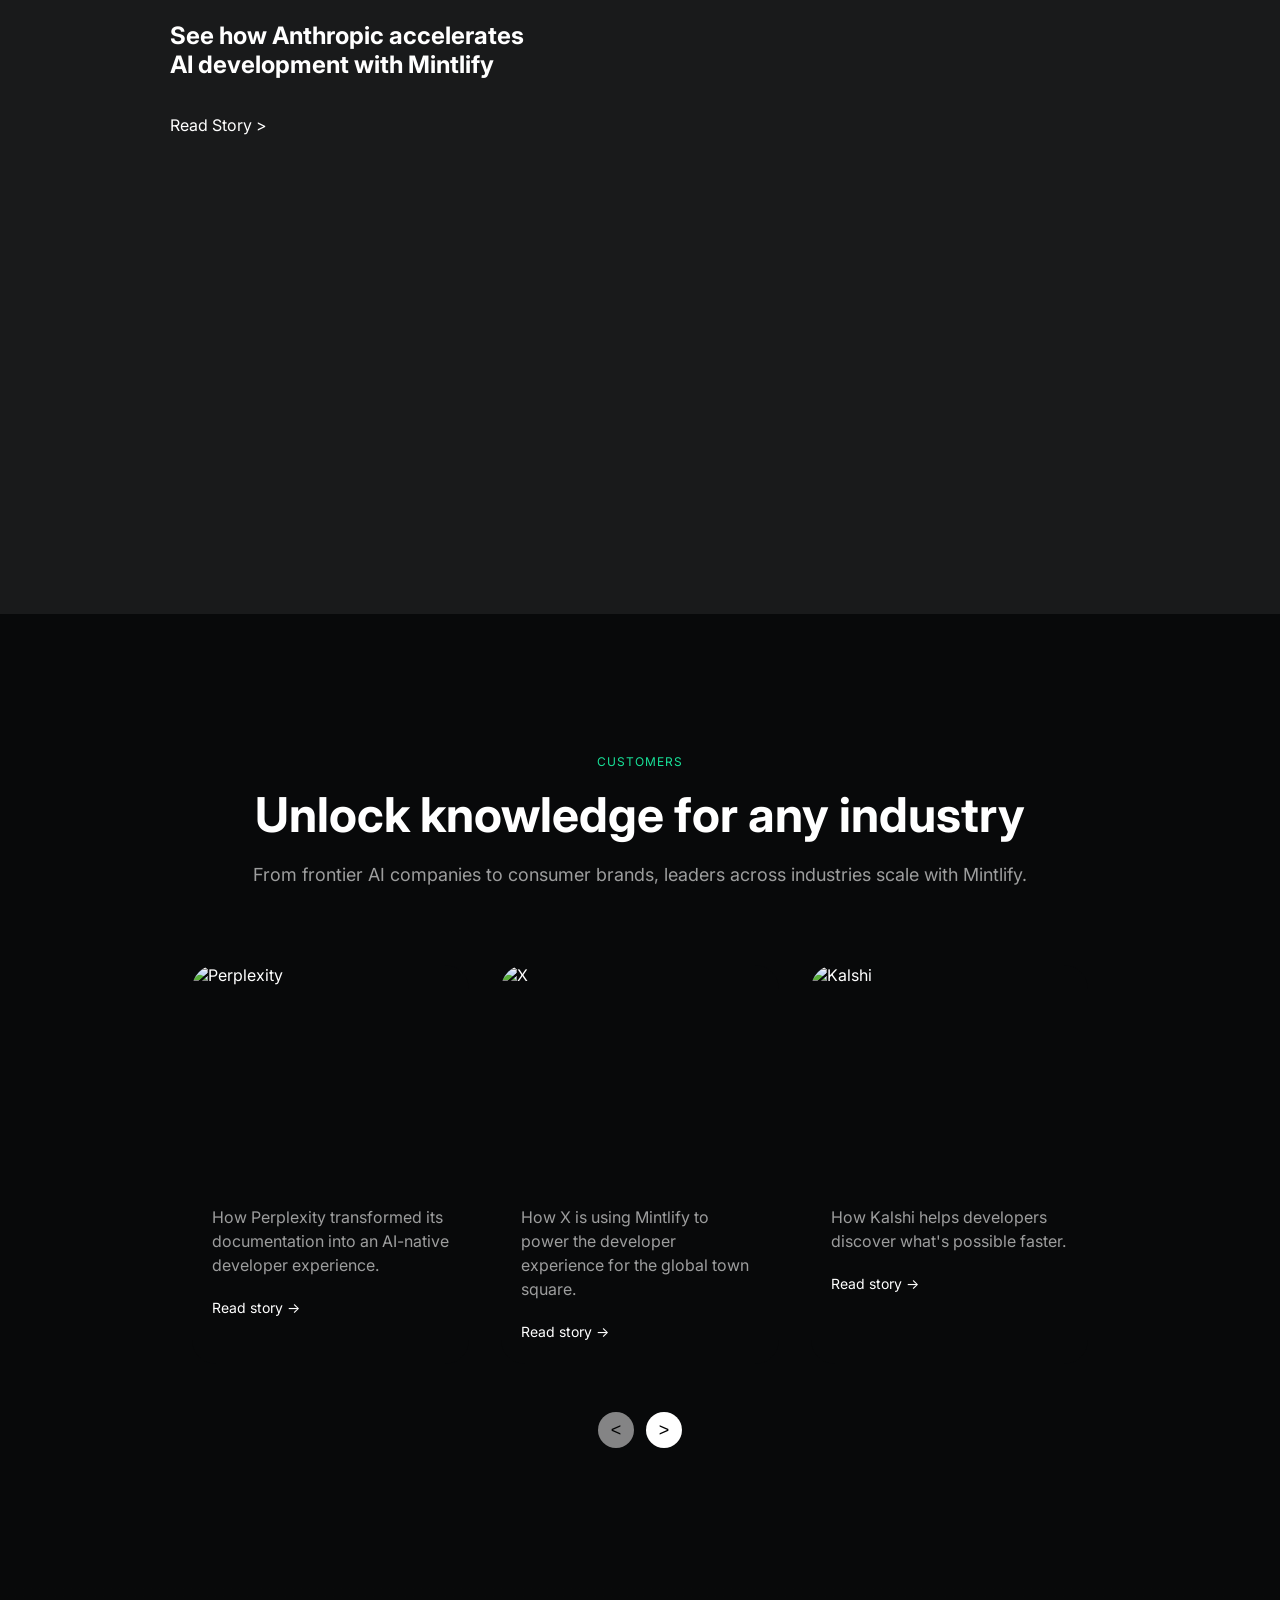
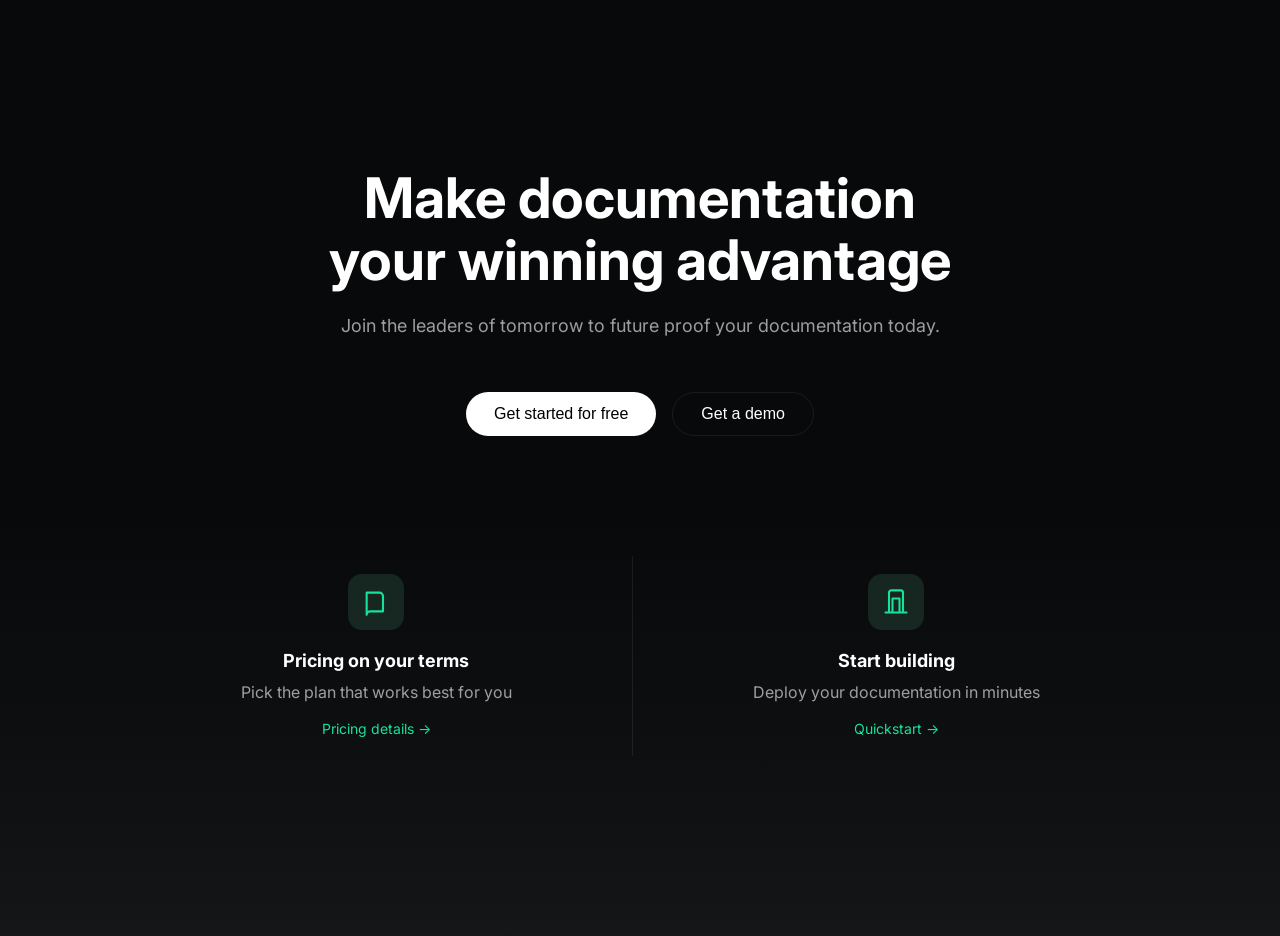
==== commit ee237c8d: "UI: Complete final-cta-section" ====
--- a/Assignment_4/index.html
+++ b/Assignment_4/index.html
@@ -243,9 +243,64 @@
 
   </div>
 </section>
- 
-
-      
+
+<section class="final-cta">
+  <div class="final-cta-container">
+
+    <h2 class="final-heading">
+      Make documentation <br />
+      your winning advantage
+    </h2>
+
+    <p class="final-subtext">
+      Join the leaders of tomorrow to future proof your documentation today.
+    </p>
+
+    <div class="final-buttons">
+      <button class="btn-primary">Get started for free</button>
+      <button class="btn-secondary">Get a demo</button>
+    </div>
+
+    <div class="final-split">
+
+      <!-- LEFT : Pricing on your terms (BOOK ICON) -->
+      <div class="final-item">
+        <div class="final-icon">
+          <!-- BOOK ICON -->
+          <svg viewBox="0 0 24 24" aria-hidden="true">
+            <path
+              d="M4 4h11a3 3 0 013 3v13H7a3 3 0 00-3 3z M4 4v16"
+            />
+          </svg>
+        </div>
+        <h4>Pricing on your terms</h4>
+        <p>Pick the plan that works best for you</p>
+        <span class="final-link">Pricing details →</span>
+      </div>
+
+      <div class="divider"></div>
+
+      <!-- RIGHT : Start building (BUILDING ICON) -->
+      <div class="final-item">
+        <div class="final-icon">
+          <!-- BUILDING ICON -->
+          <svg viewBox="0 0 24 24" aria-hidden="true">
+            <path
+              d="M3 21h18
+                 M6 21V4a2 2 0 012-2h8a2 2 0 012 2v17
+                 M9 21V9h6v12"
+            />
+          </svg>
+        </div>
+        <h4>Start building</h4>
+        <p>Deploy your documentation in minutes</p>
+        <span class="final-link">Quickstart →</span>
+      </div>
+
+    </div>
+
+  </div>
+</section>
 
     </main>
 
--- a/Assignment_4/styles.css
+++ b/Assignment_4/styles.css
@@ -477,4 +477,121 @@
 
 .nav-btn.active {
   opacity: 1;
-}+}
+
+.final-cta {
+  padding: 180px 0;
+  background: linear-gradient(
+    to bottom,
+    var(--color-background-main) 0%,
+    var(--color-background-main) 55%,
+    rgba(255, 255, 255, 0.06) 100%
+  );
+}
+
+.final-cta-container {
+  width: 70%;
+  margin: 0 auto;
+  text-align: center;
+}
+
+
+.final-heading {
+  font-size: 56px;
+  line-height: 1.1;
+  margin-bottom: 24px;
+}
+
+.final-subtext {
+  font-size: 18px;
+  color: var(--color-text-sub);
+  margin-bottom: 56px;
+}
+
+
+.final-buttons {
+  display: flex;
+  justify-content: center;
+  gap: 16px;
+  margin-bottom: 120px;
+}
+
+.btn-primary {
+  background: #ffffff;
+  color: #000000;
+  padding: 12px 28px;
+  border-radius: 999px;
+  border: none;
+  font-size: 16px;
+  cursor: pointer;
+}
+
+.btn-secondary {
+  background: transparent;
+  color: #ffffff;
+  padding: 12px 28px;
+  border-radius: 999px;
+  border: 1px solid var(--color-border-sub);
+  font-size: 16px;
+  cursor: pointer;
+}
+
+
+.final-split {
+  display: flex;
+  align-items: center;
+  justify-content: center;
+  gap: 120px;
+}
+
+.final-item {
+  max-width: 340px;
+  text-align: center;
+}
+
+
+.final-icon {
+  width: 56px;
+  height: 56px;
+  border-radius: 14px;
+  background: rgba(110, 231, 183, 0.12);
+  display: flex;
+  align-items: center;
+  justify-content: center;
+  margin: 0 auto 20px;
+}
+
+
+.final-icon svg {
+  width: 28px;
+  height: 28px;
+  fill: none;
+  stroke: var(--color-brand);
+  stroke-width: 1.8;
+  stroke-linecap: round;
+  stroke-linejoin: round;
+}
+
+
+.final-item h4 {
+  font-size: 18px;
+  margin-bottom: 10px;
+}
+
+.final-item p {
+  color: var(--color-text-sub);
+  margin-bottom: 14px;
+  line-height: 1.4;
+}
+
+.final-link {
+  color: var(--color-brand);
+  font-size: 14px;
+  cursor: pointer;
+}
+
+.divider {
+  width: 1px;
+  height: 200px;
+  background: var(--color-border-sub);
+}
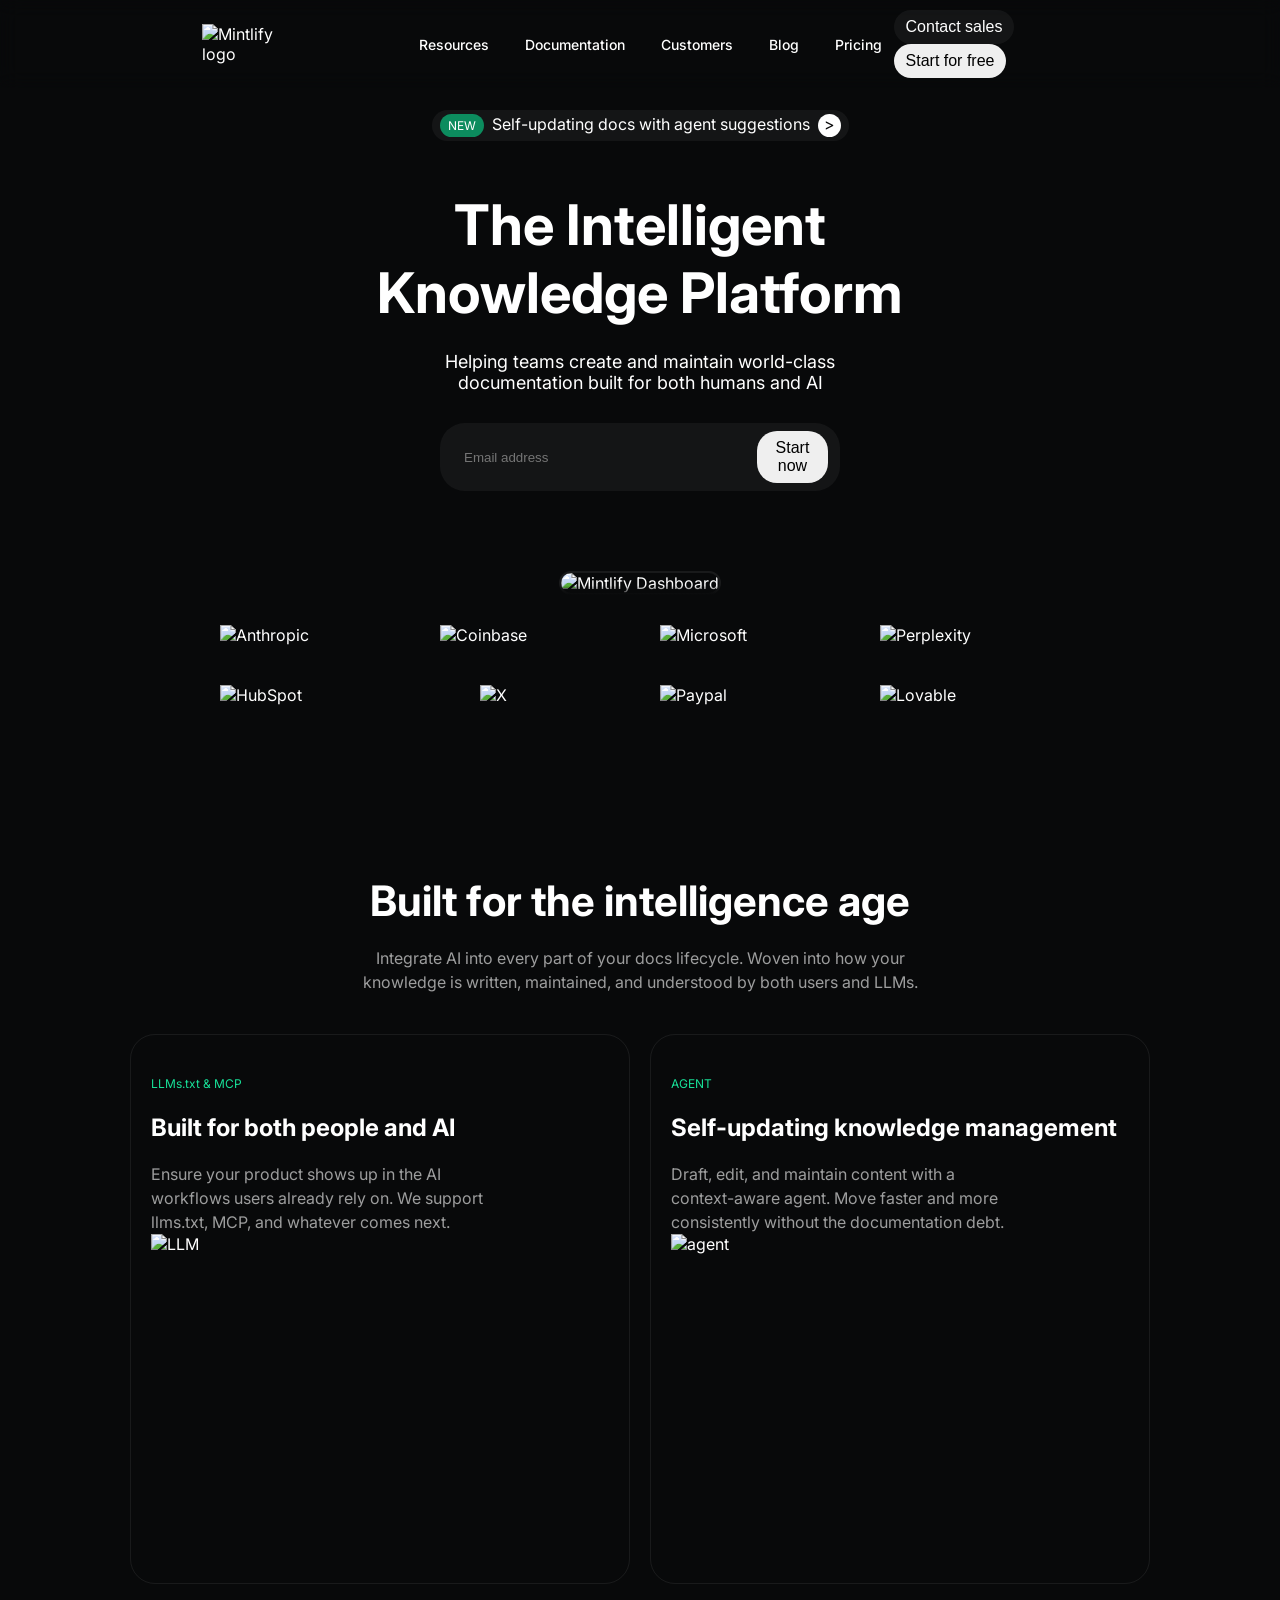
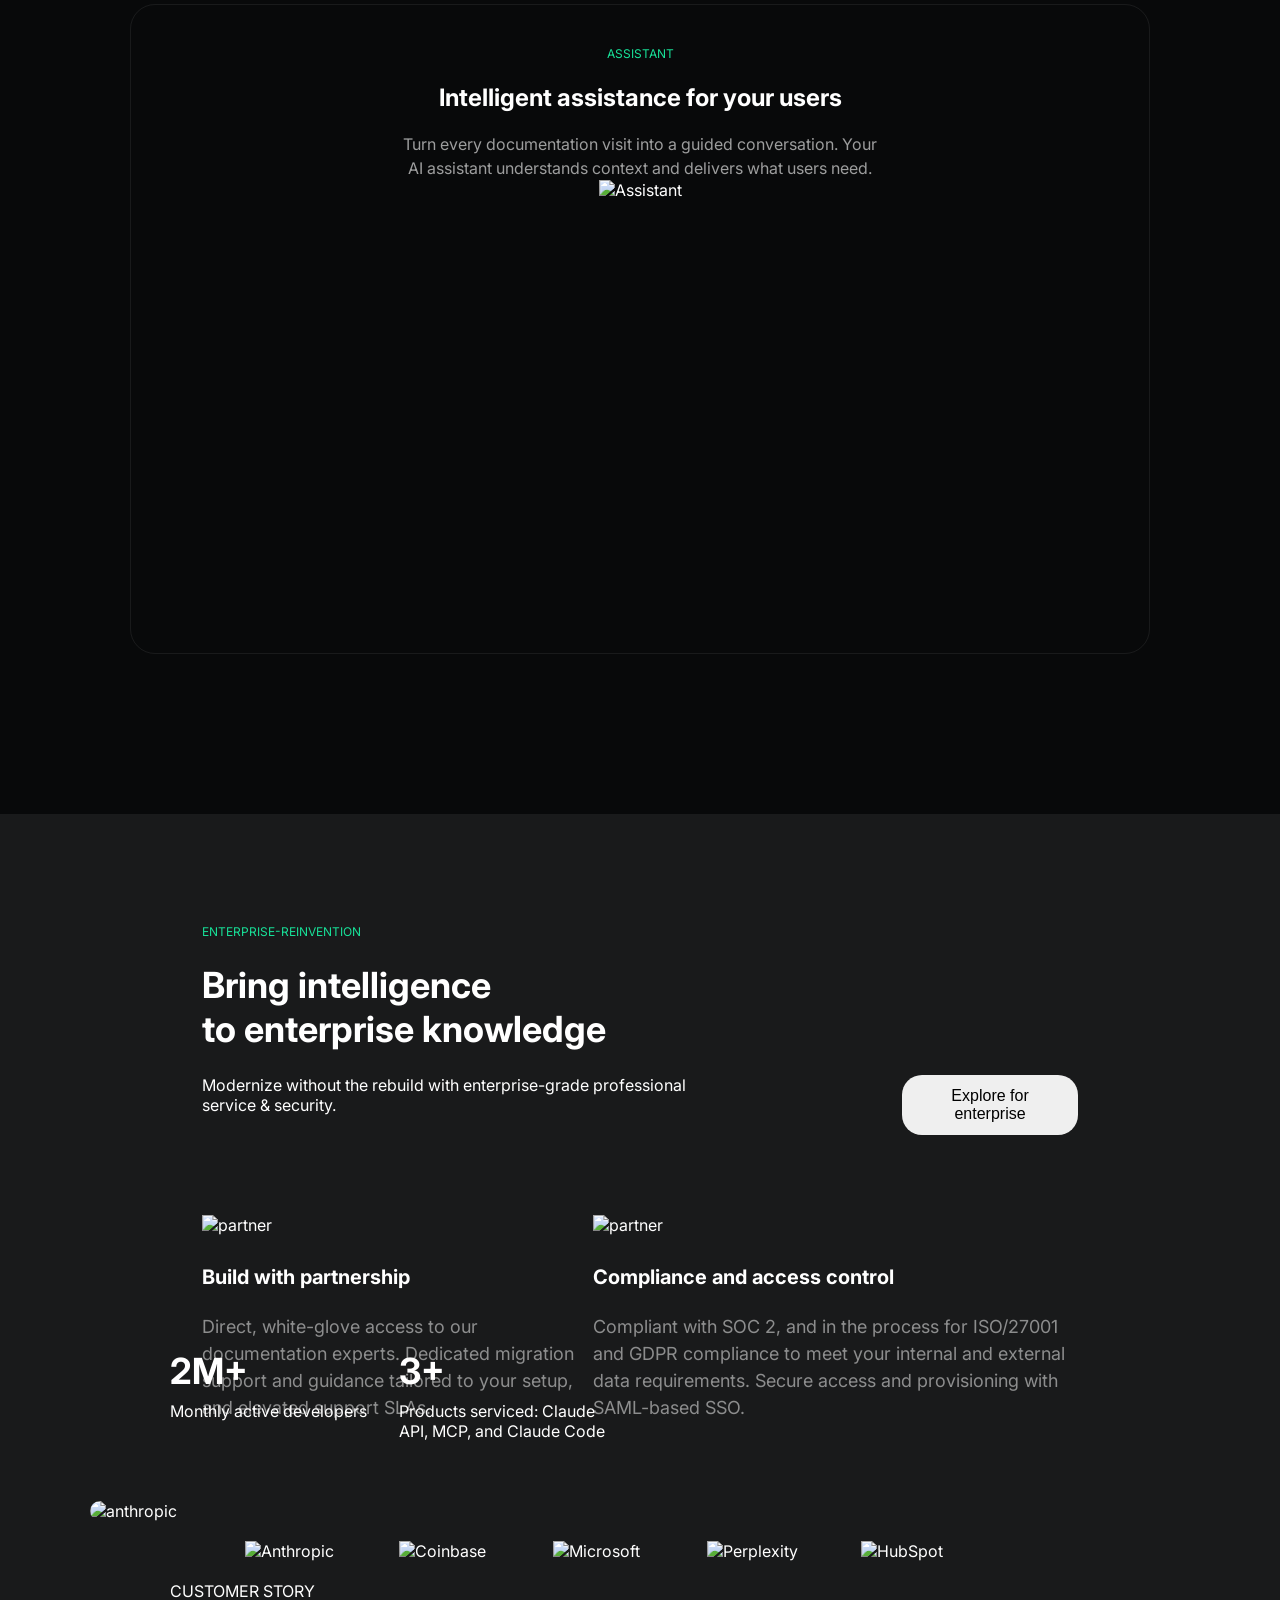
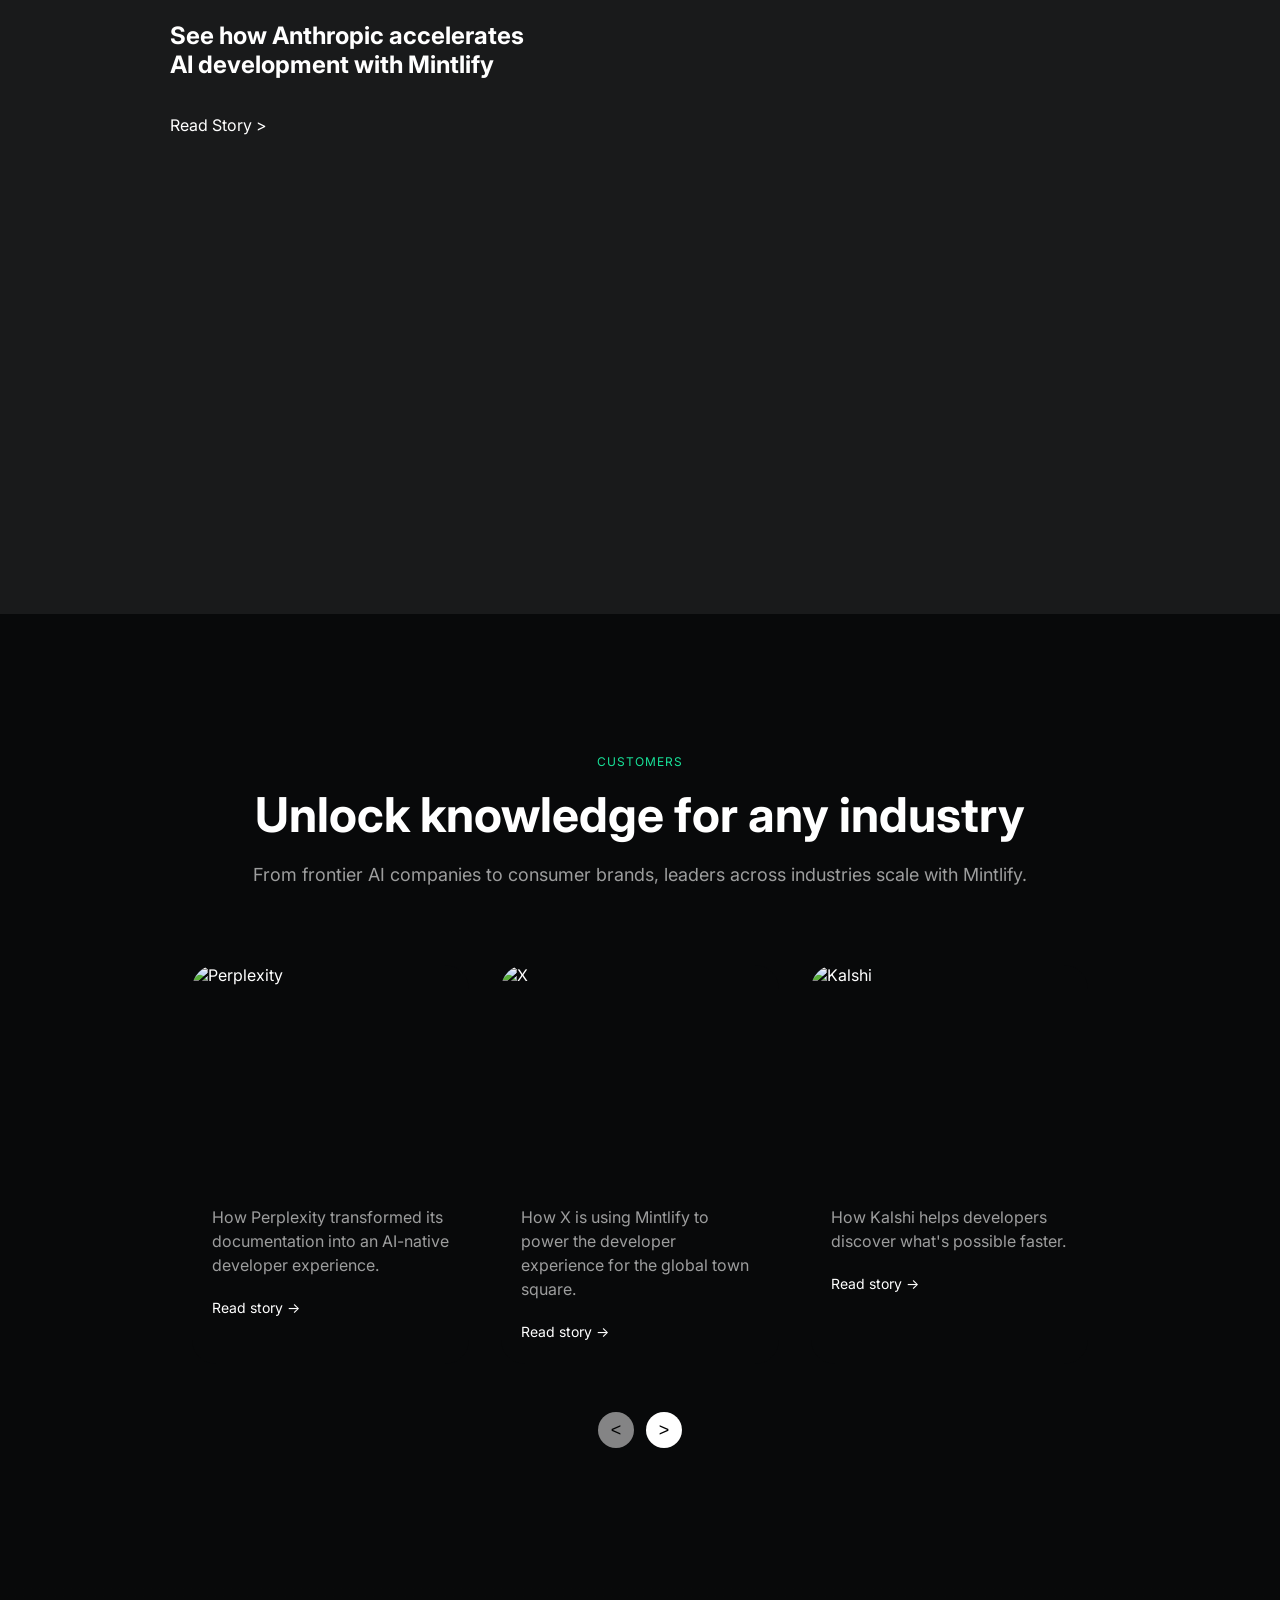
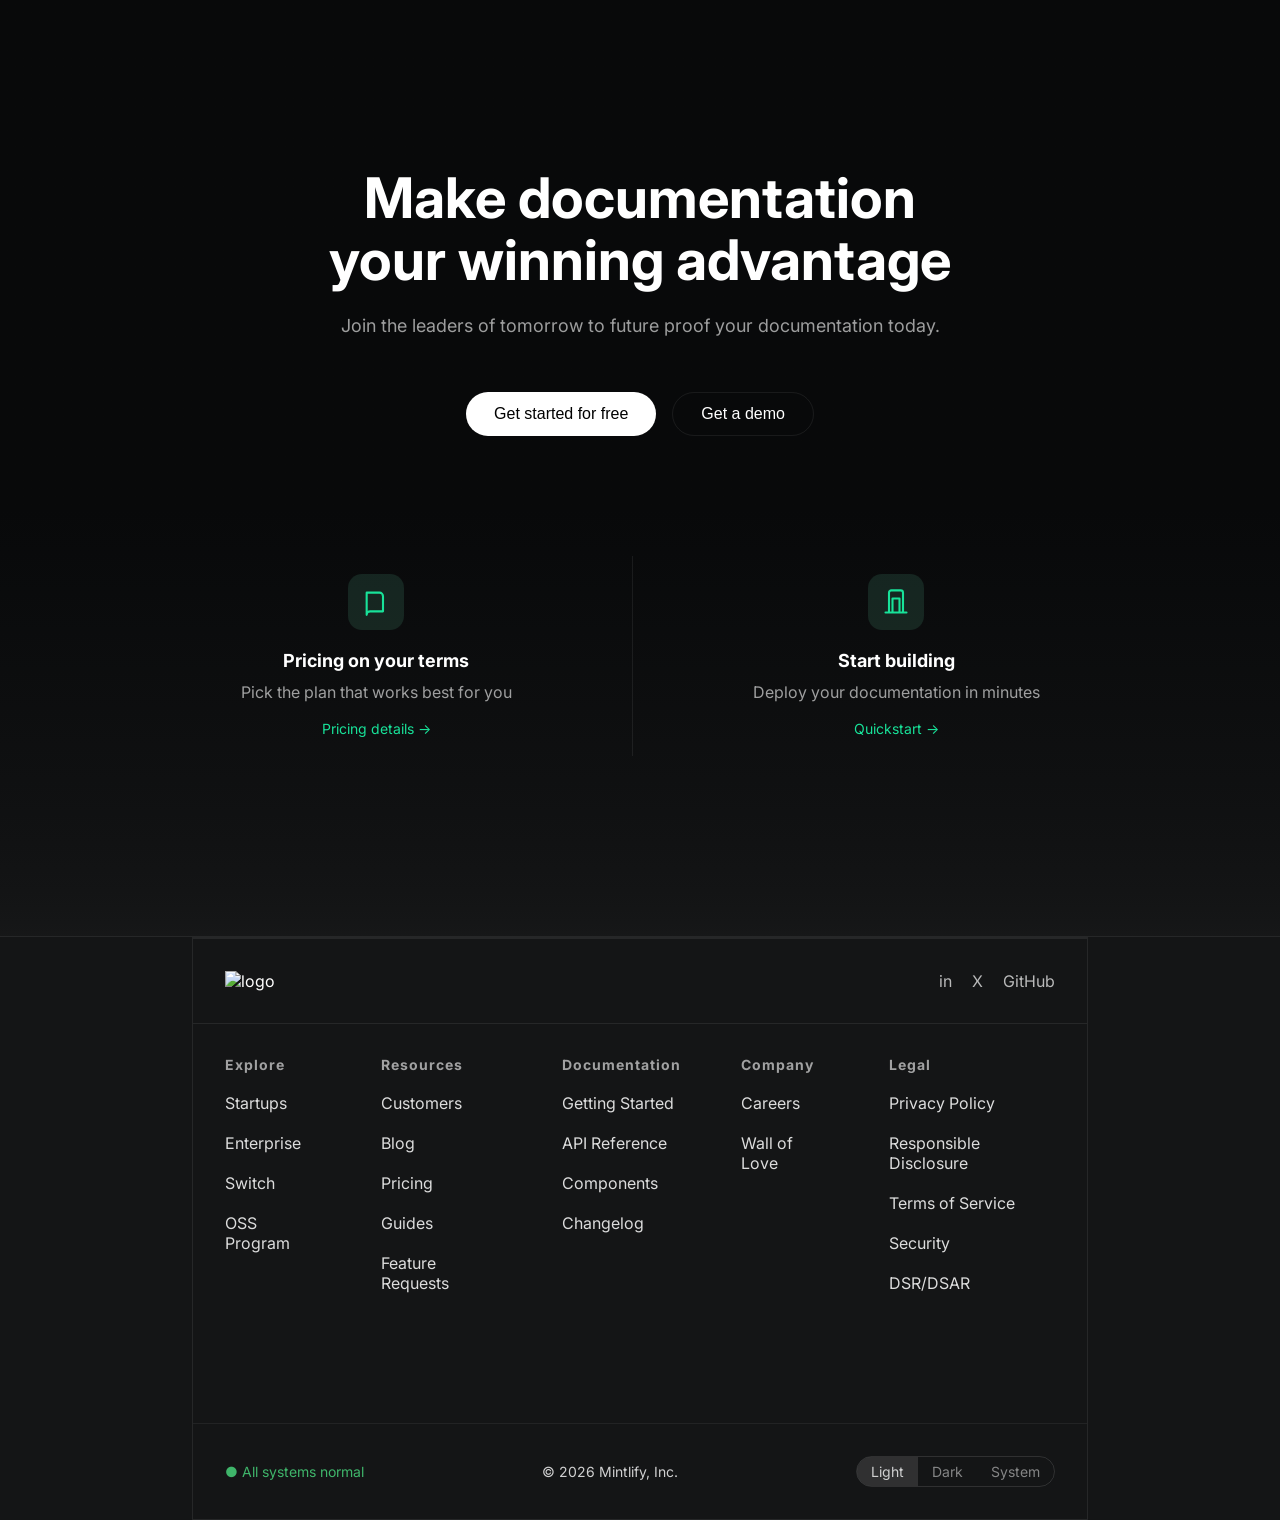
==== commit dd828e57: "Ui: Complete footer" ====
--- a/Assignment_4/index.html
+++ b/Assignment_4/index.html
@@ -263,10 +263,10 @@
 
     <div class="final-split">
 
-      <!-- LEFT : Pricing on your terms (BOOK ICON) -->
+    
       <div class="final-item">
         <div class="final-icon">
-          <!-- BOOK ICON -->
+        
           <svg viewBox="0 0 24 24" aria-hidden="true">
             <path
               d="M4 4h11a3 3 0 013 3v13H7a3 3 0 00-3 3z M4 4v16"
@@ -280,10 +280,10 @@
 
       <div class="divider"></div>
 
-      <!-- RIGHT : Start building (BUILDING ICON) -->
+      
       <div class="final-item">
         <div class="final-icon">
-          <!-- BUILDING ICON -->
+        
           <svg viewBox="0 0 24 24" aria-hidden="true">
             <path
               d="M3 21h18
@@ -304,6 +304,75 @@
 
     </main>
 
-    <footer></footer>
+    <footer class="site-footer">
+  <div class="footer-content">
+
+ 
+    <div class="footer-box footer-brand">
+      <div class="logo"><img src="/assets/header/logo.svg" alt="logo" width="100px" height="100px"></div>
+      <div class="socials">
+        <span>in</span>
+        <span>X</span>
+        <span>GitHub</span>
+      </div>
+    </div>
+
+
+    <div class="footer-box footer-links">
+      <div class="col">
+        <h4>Explore</h4>
+        <p>Startups</p>
+        <p>Enterprise</p>
+        <p>Switch</p>
+        <p>OSS Program</p>
+      </div>
+
+      <div class="col">
+        <h4>Resources</h4>
+        <p>Customers</p>
+        <p>Blog</p>
+        <p>Pricing</p>
+        <p>Guides</p>
+        <p>Feature Requests</p>
+      </div>
+
+      <div class="col">
+        <h4>Documentation</h4>
+        <p>Getting Started</p>
+        <p>API Reference</p>
+        <p>Components</p>
+        <p>Changelog</p>
+      </div>
+
+      <div class="col">
+        <h4>Company</h4>
+        <p>Careers</p>
+        <p>Wall of Love</p>
+      </div>
+
+      <div class="col">
+        <h4>Legal</h4>
+        <p>Privacy Policy</p>
+        <p>Responsible Disclosure</p>
+        <p>Terms of Service</p>
+        <p>Security</p>
+        <p>DSR/DSAR</p>
+      </div>
+    </div>
+
+    <div class="footer-box footer-bottom">
+      <div class="status">● All systems normal</div>
+      <div class="copyright">© 2026 Mintlify, Inc.</div>
+
+      <div class="theme-switch">
+        <span class="active">Light</span>
+        <span>Dark</span>
+        <span>System</span>
+      </div>
+    </div>
+
+  </div>
+</footer>
+
   </body>
 </html>
--- a/Assignment_4/styles.css
+++ b/Assignment_4/styles.css
@@ -595,3 +595,92 @@
   height: 200px;
   background: var(--color-border-sub);
 }
+
+.site-footer {
+  background-color: var(--color-background-soft);
+  border-top: 1px solid rgba(255,255,255,0.08);;
+}
+
+
+.footer-content {
+  width: 70%;
+  margin: 0 auto;
+  border: 1px solid rgba(255,255,255,0.08);
+  display: flex;
+  flex-direction: column;
+}
+
+
+.footer-box {
+  padding: 32px;
+  border-top: 1px solid rgba(255,255,255,0.08);
+}
+
+
+.footer-brand {
+  display: flex;
+  justify-content: space-between;
+  align-items: center;
+}
+
+
+.footer-brand .socials span {
+  margin-left: 16px;
+  opacity: 0.7;
+  cursor: pointer;
+}
+
+
+.footer-links {
+  display: flex;
+  gap: 60px;
+  justify-content: space-around;
+  height: 400px;
+}
+
+.footer-links h4 {
+  font-size: 14px;
+  letter-spacing: 1px;
+  opacity: 0.6;
+  margin-bottom: 12px;
+}
+
+.footer-links p {
+  margin: 6px 0;
+  opacity: 0.85;
+  cursor: pointer;
+  margin-top: 20px;
+  color: var(--color-text-main);
+}
+
+
+.footer-bottom {
+  display: flex;
+  justify-content: space-between;
+  align-items: center;
+  font-size: 14px;
+  opacity: 0.8;
+}
+
+.status {
+  color: #4ade80;
+}
+
+
+.theme-switch {
+  display: flex;
+  border: 1px solid rgba(255,255,255,0.15);
+  border-radius: 999px;
+  overflow: hidden;
+}
+
+.theme-switch span {
+  padding: 6px 14px;
+  cursor: pointer;
+  opacity: 0.6;
+}
+
+.theme-switch .active {
+  background: rgba(255,255,255,0.15);
+  opacity: 1;
+}
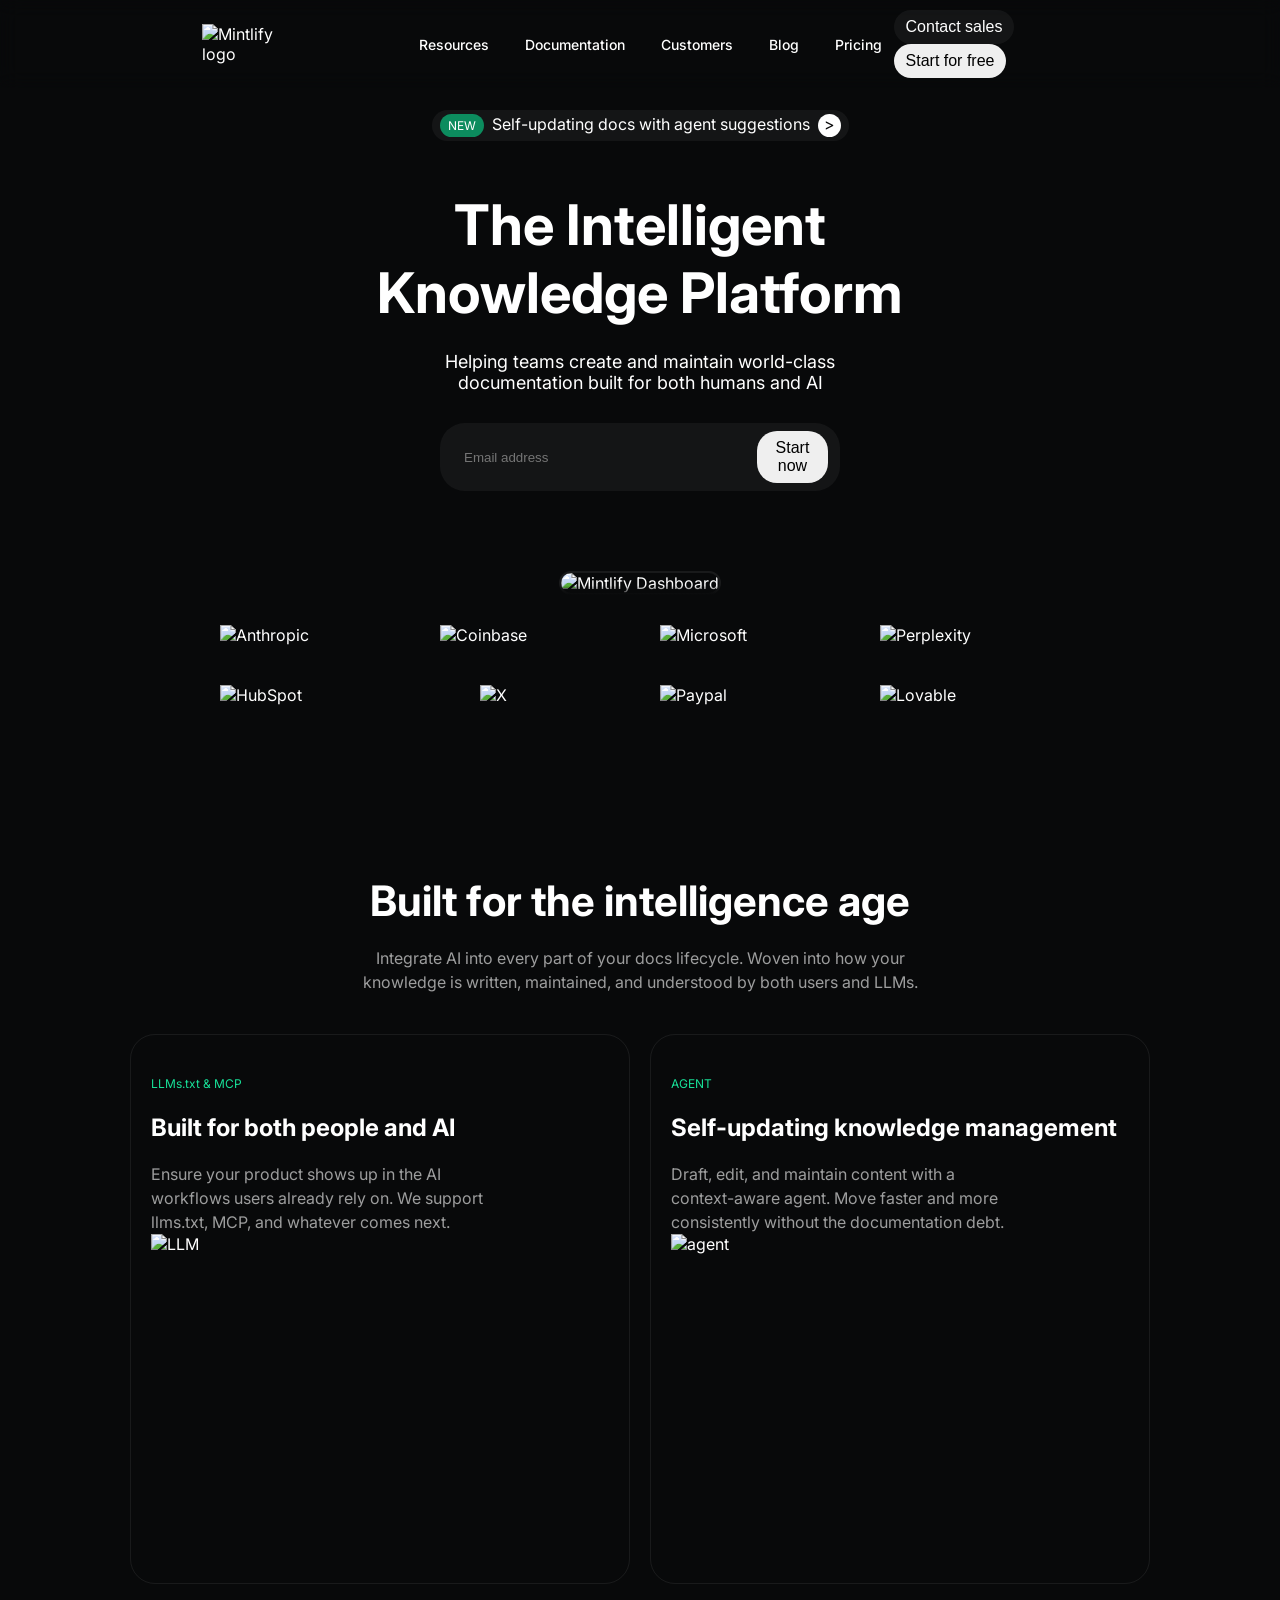
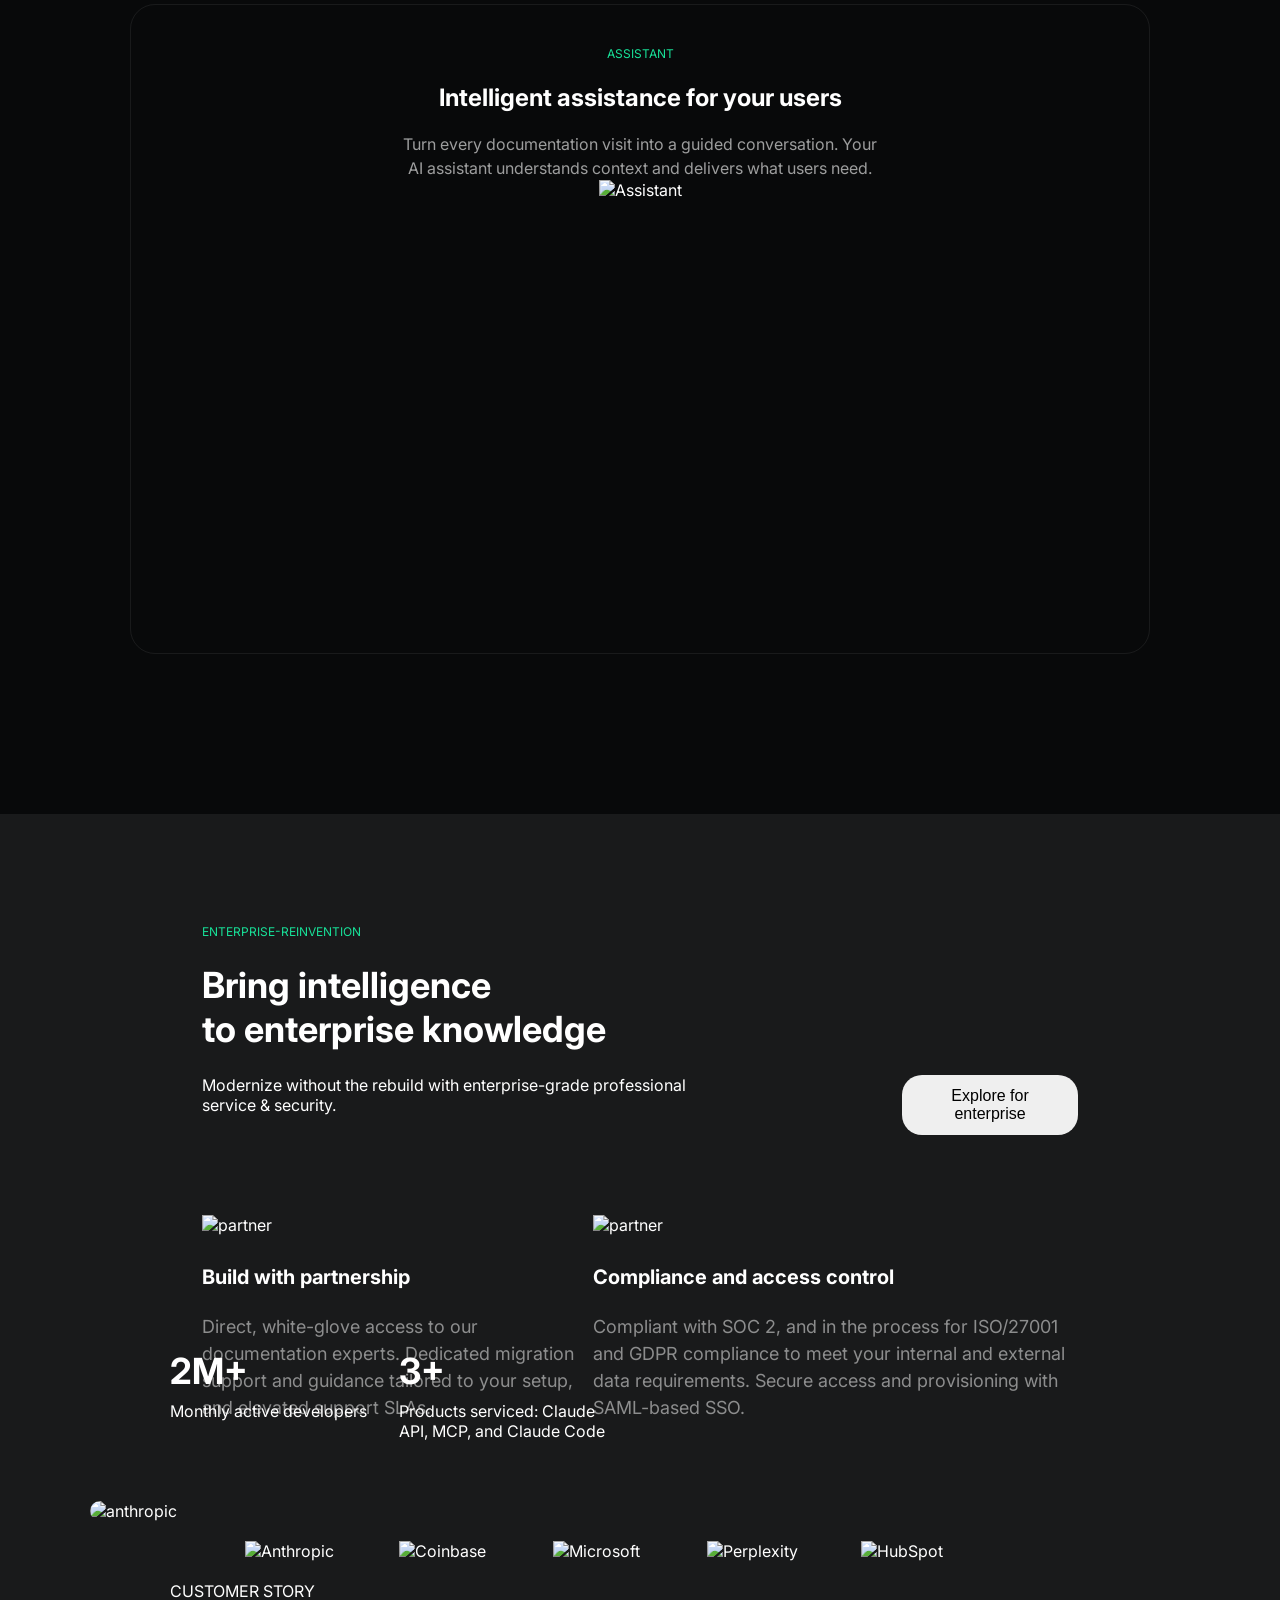
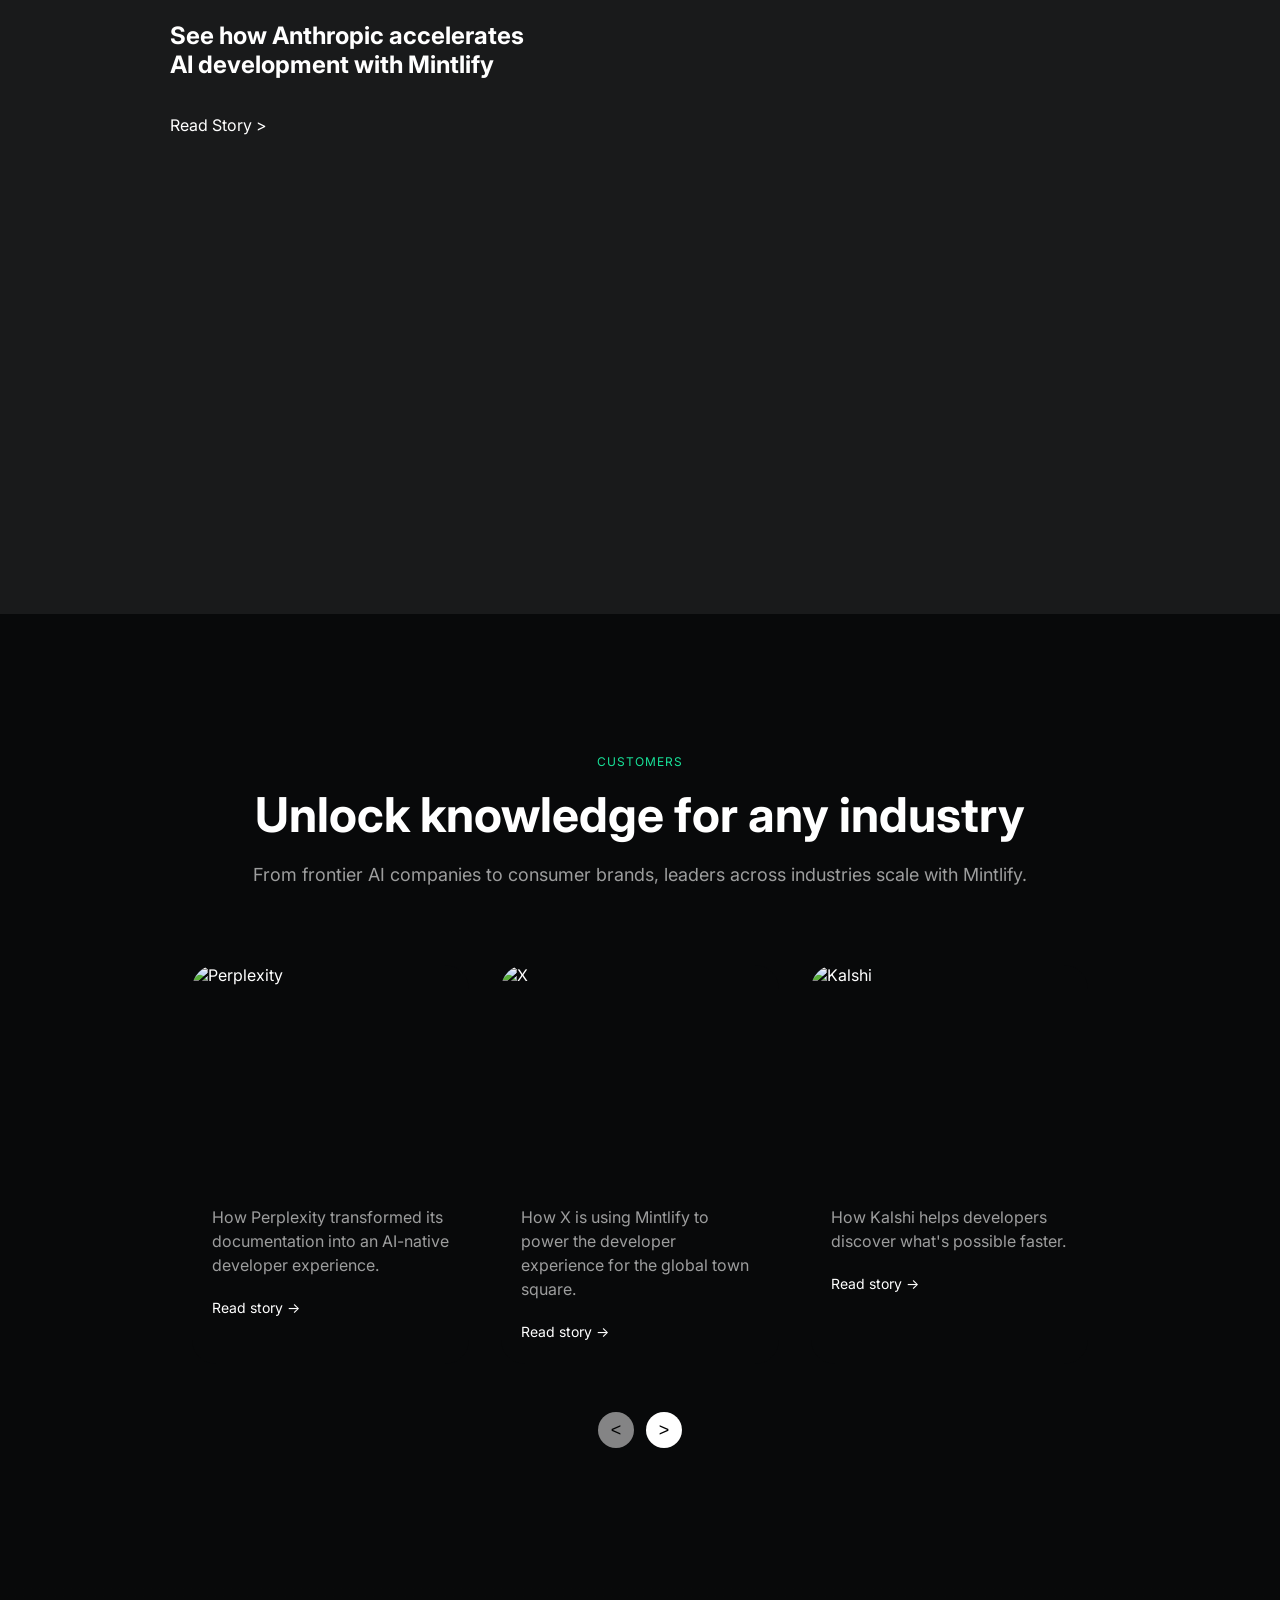
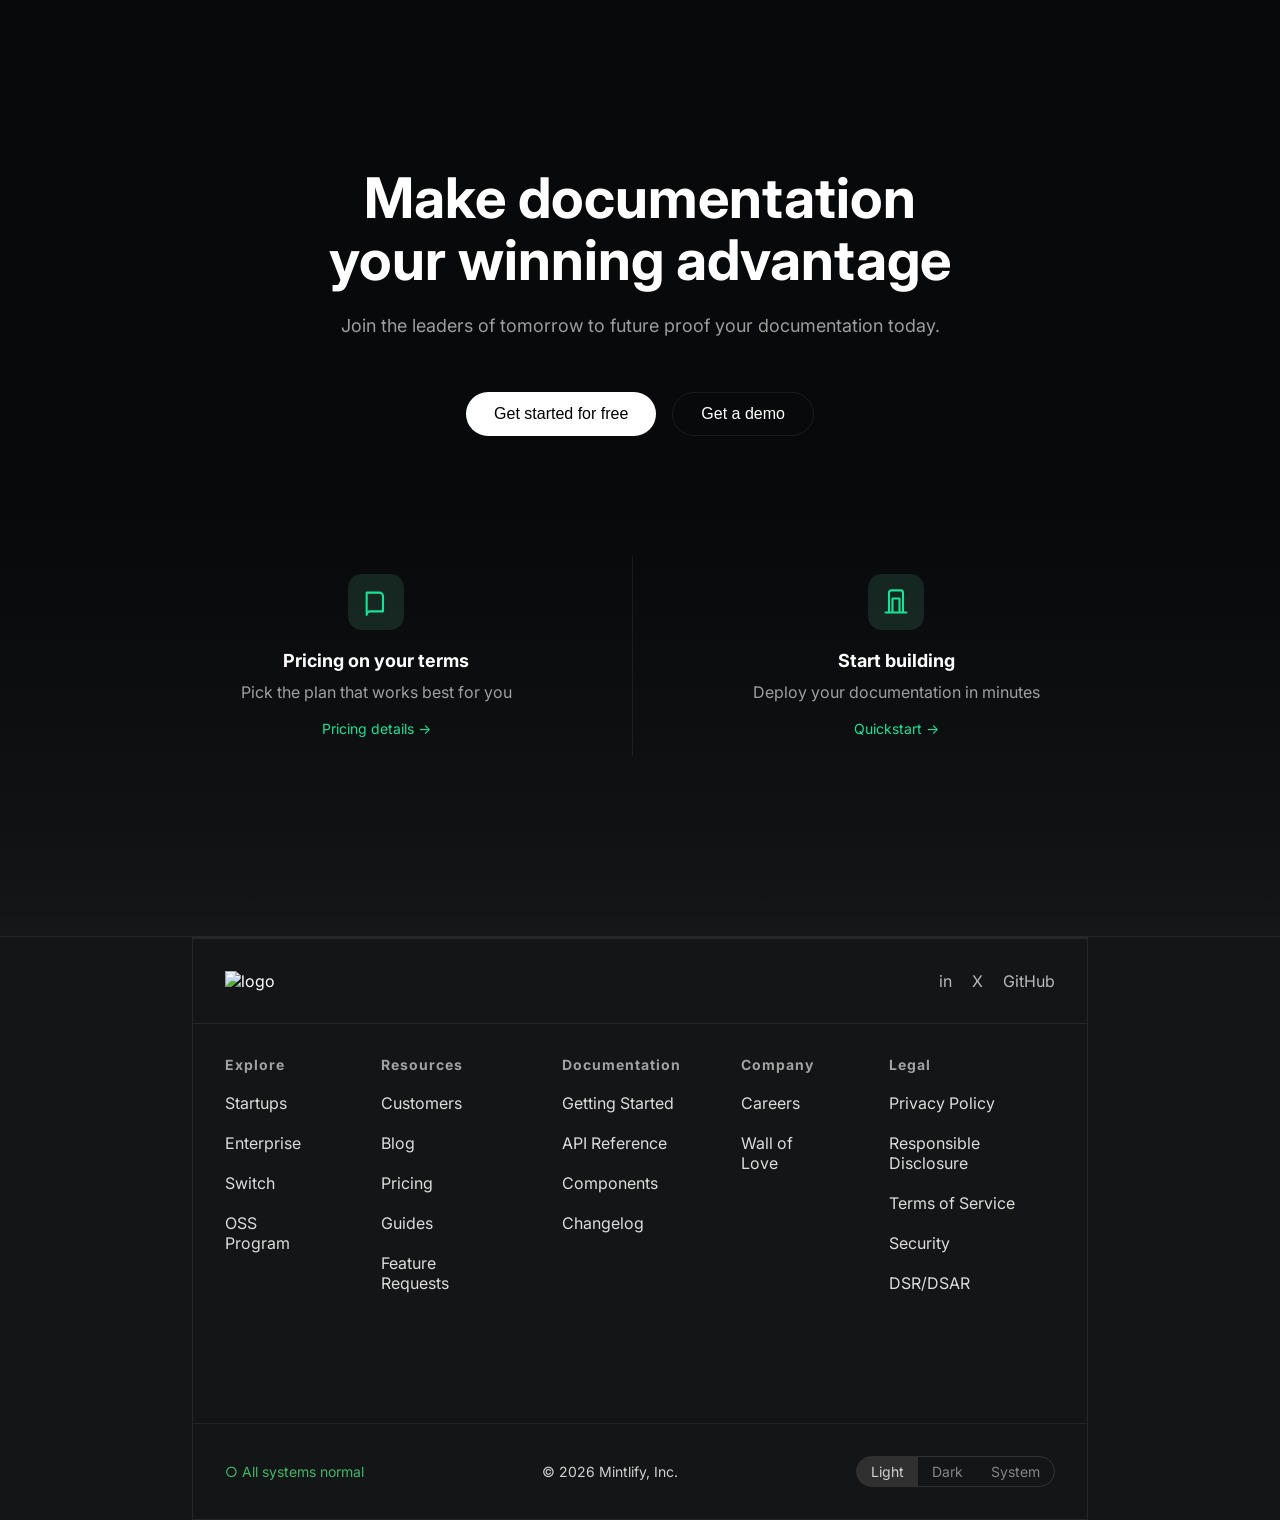
==== commit 4aba4281: "fix: Apply pre deployment fixes" ====
--- a/Assignment_4/index.html
+++ b/Assignment_4/index.html
@@ -361,8 +361,8 @@
     </div>
 
     <div class="footer-box footer-bottom">
-      <div class="status">● All systems normal</div>
-      <div class="copyright">© 2026 Mintlify, Inc.</div>
+      <div class="status">&cir; All systems normal</div>
+      <div class="copyright">&copy; 2026 Mintlify, Inc.</div>
 
       <div class="theme-switch">
         <span class="active">Light</span>
